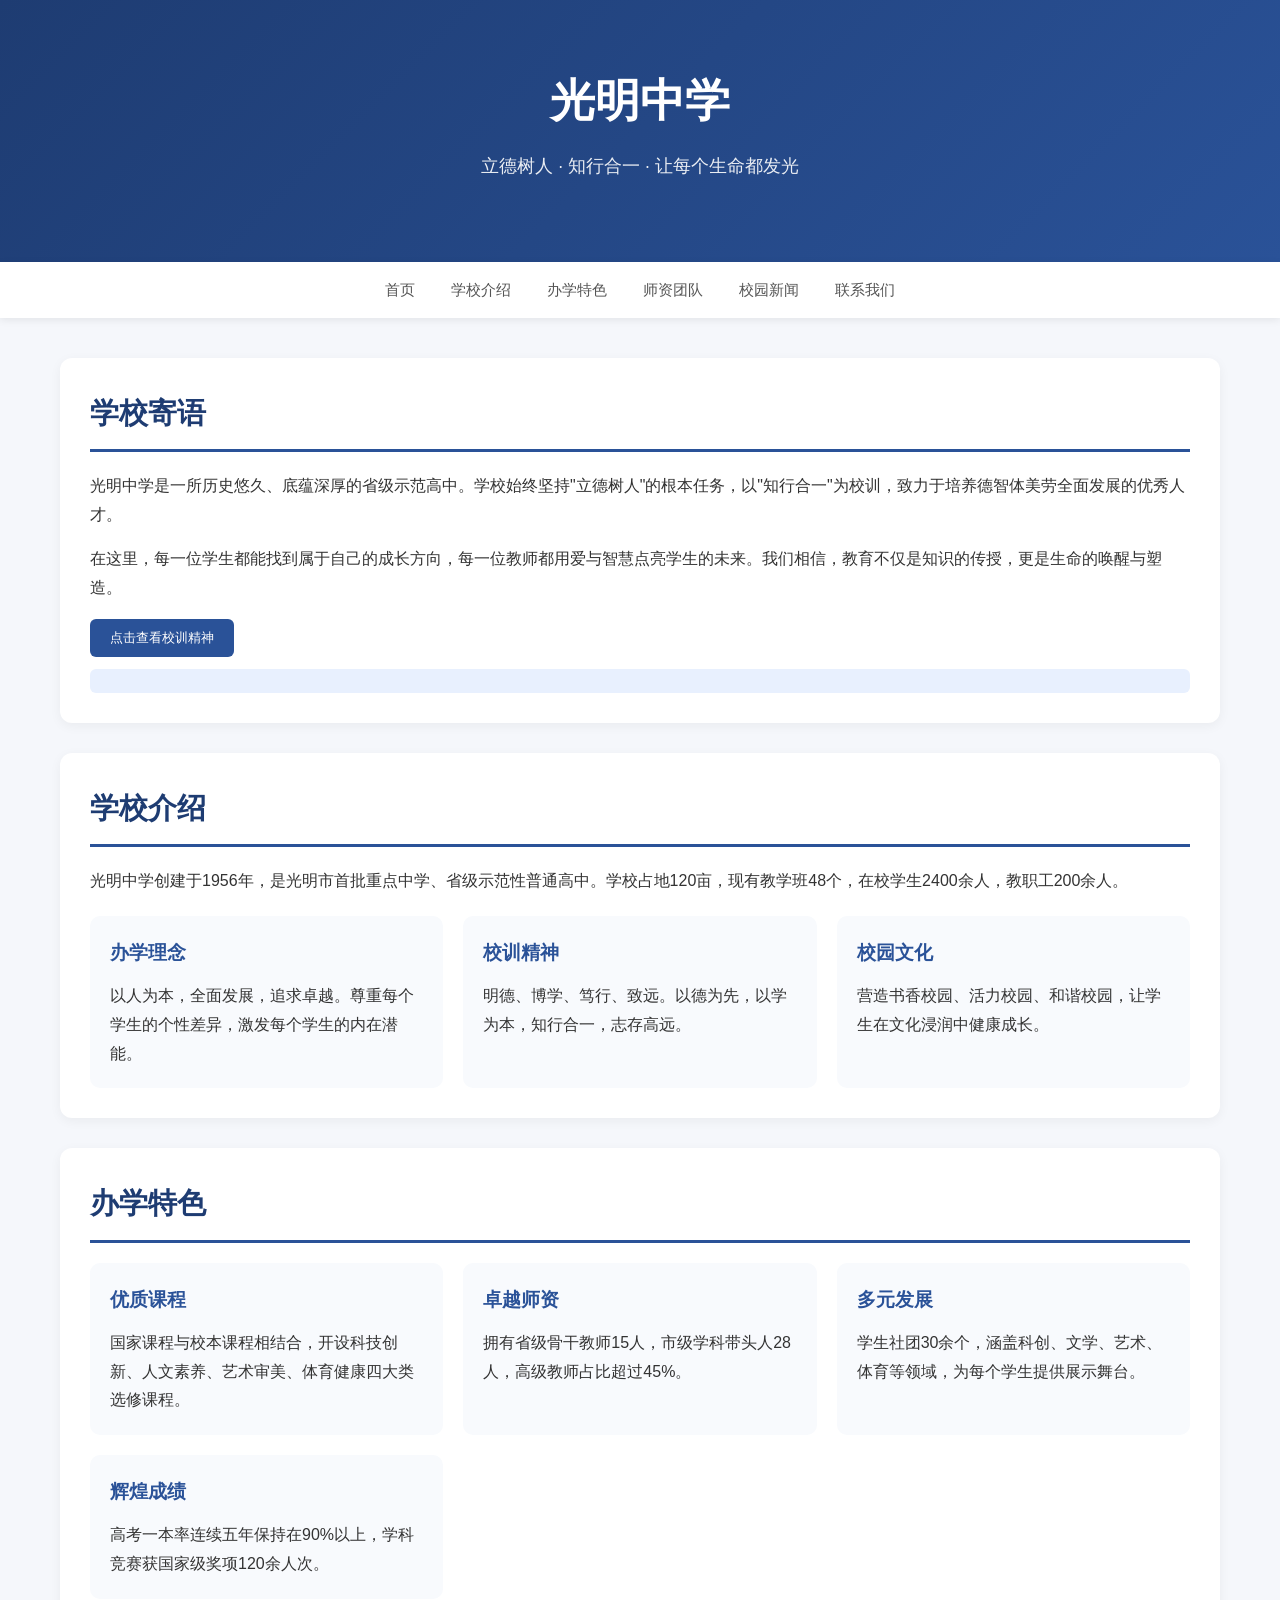
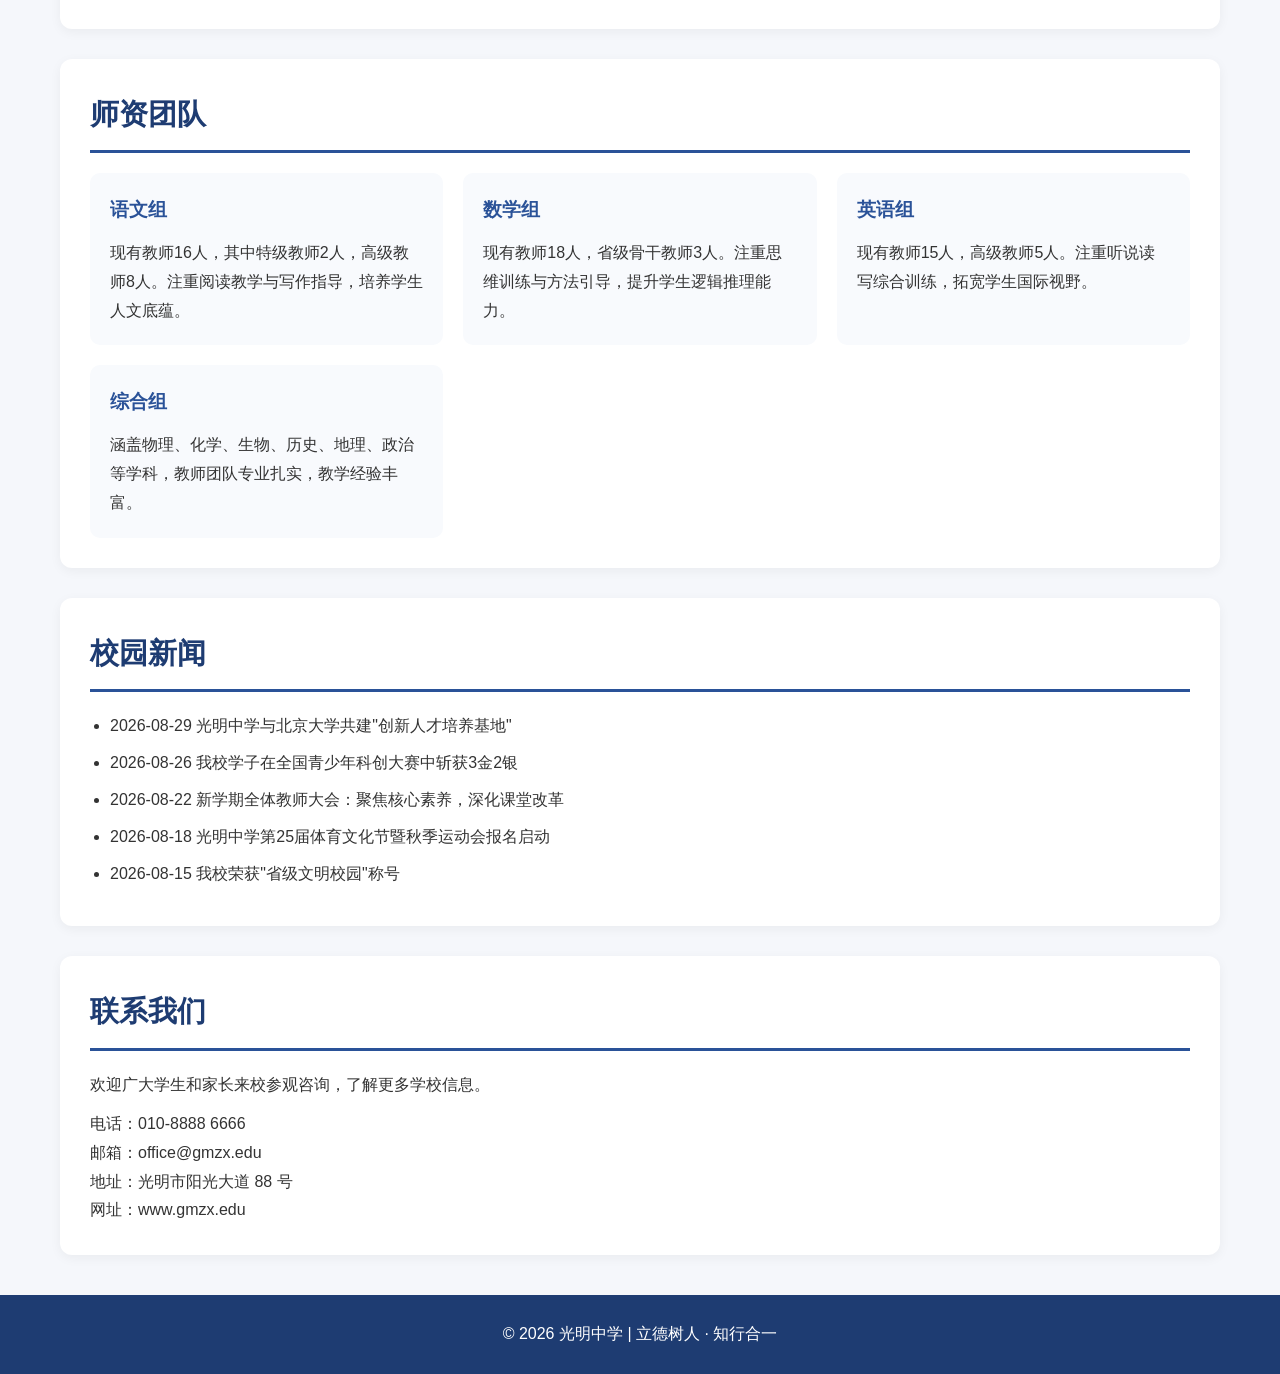
==== index.html @ cac6f7bd "Add files via upload" ====
<!DOCTYPE html>
<html lang="zh-CN">
<head>
    <meta charset="UTF-8">
    <meta name="viewport" content="width=device-width, initial-scale=1.0">
    <title>光明中学 · 官网</title>
    <link rel="stylesheet" href="css/reset.css">
    <link rel="stylesheet" href="css/style.css">
</head>
<body>
    <header>
        <h1> 光明中学</h1>
        <p>立德树人 · 知行合一 · 让每个生命都发光</p>
    </header>

    <nav>
        <div class="nav-container">
            <a href="index.html">首页</a>
            <a href="#about">学校介绍</a>
            <a href="#features">办学特色</a>
            <a href="#teachers">师资团队</a>
            <a href="#news">校园新闻</a>
            <a href="#contact">联系我们</a>
        </div>
    </nav>

    <div class="container">
        <!-- 学校寄语 -->
        <div class="section" id="home">
            <h2 class="section-title">学校寄语</h2>
            <p>光明中学是一所历史悠久、底蕴深厚的省级示范高中。学校始终坚持"立德树人"的根本任务，以"知行合一"为校训，致力于培养德智体美劳全面发展的优秀人才。</p>
            <p style="margin-top: 15px;">在这里，每一位学生都能找到属于自己的成长方向，每一位教师都用爱与智慧点亮学生的未来。我们相信，教育不仅是知识的传授，更是生命的唤醒与塑造。</p>
            <button id="welcomeBtn">点击查看校训精神</button>
            <div id="tipBox" class="tip-box"></div>
        </div>

        <!-- 学校介绍 -->
        <div class="section" id="about">
            <h2 class="section-title">学校介绍</h2>
            <p>光明中学创建于1956年，是光明市首批重点中学、省级示范性普通高中。学校占地120亩，现有教学班48个，在校学生2400余人，教职工200余人。</p>
            <div class="info-grid">
                <div class="info-card">
                    <h3>办学理念</h3>
                    <p>以人为本，全面发展，追求卓越。尊重每个学生的个性差异，激发每个学生的内在潜能。</p>
                </div>
                <div class="info-card">
                    <h3>校训精神</h3>
                    <p>明德、博学、笃行、致远。以德为先，以学为本，知行合一，志存高远。</p>
                </div>
                <div class="info-card">
                    <h3>校园文化</h3>
                    <p>营造书香校园、活力校园、和谐校园，让学生在文化浸润中健康成长。</p>
                </div>
            </div>
        </div>

        <!-- 办学特色 -->
        <div class="section" id="features">
            <h2 class="section-title">办学特色</h2>
            <div class="info-grid">
                <div class="info-card">
                    <h3> 优质课程</h3>
                    <p>国家课程与校本课程相结合，开设科技创新、人文素养、艺术审美、体育健康四大类选修课程。</p>
                </div>
                <div class="info-card">
                    <h3> 卓越师资</h3>
                    <p>拥有省级骨干教师15人，市级学科带头人28人，高级教师占比超过45%。</p>
                </div>
                <div class="info-card">
                    <h3> 多元发展</h3>
                    <p>学生社团30余个，涵盖科创、文学、艺术、体育等领域，为每个学生提供展示舞台。</p>
                </div>
                <div class="info-card">
                    <h3> 辉煌成绩</h3>
                    <p>高考一本率连续五年保持在90%以上，学科竞赛获国家级奖项120余人次。</p>
                </div>
            </div>
        </div>

        <!-- 师资团队 -->
        <div class="section" id="teachers">
            <h2 class="section-title">师资团队</h2>
            <div class="info-grid">
                <div class="info-card">
                    <h3>语文组</h3>
                    <p>现有教师16人，其中特级教师2人，高级教师8人。注重阅读教学与写作指导，培养学生人文底蕴。</p>
                </div>
                <div class="info-card">
                    <h3>数学组</h3>
                    <p>现有教师18人，省级骨干教师3人。注重思维训练与方法引导，提升学生逻辑推理能力。</p>
                </div>
                <div class="info-card">
                    <h3>英语组</h3>
                    <p>现有教师15人，高级教师5人。注重听说读写综合训练，拓宽学生国际视野。</p>
                </div>
                <div class="info-card">
                    <h3>综合组</h3>
                    <p>涵盖物理、化学、生物、历史、地理、政治等学科，教师团队专业扎实，教学经验丰富。</p>
                </div>
            </div>
        </div>

        <!-- 校园新闻 -->
        <div class="section" id="news">
            <h2 class="section-title">校园新闻</h2>
            <ul>
                <li>2026-08-29 光明中学与北京大学共建"创新人才培养基地"</li>
                <li>2026-08-26 我校学子在全国青少年科创大赛中斩获3金2银</li>
                <li>2026-08-22 新学期全体教师大会：聚焦核心素养，深化课堂改革</li>
                <li>2026-08-18 光明中学第25届体育文化节暨秋季运动会报名启动</li>
                <li>2026-08-15 我校荣获"省级文明校园"称号</li>
            </ul>
        </div>

        <!-- 联系我们 -->
        <div class="section" id="contact">
            <h2 class="section-title">联系我们</h2>
            <p>欢迎广大学生和家长来校参观咨询，了解更多学校信息。</p>
            <p style="margin-top: 10px;"> 电话：010-8888 6666</p>
            <p> 邮箱：office@gmzx.edu</p>
            <p> 地址：光明市阳光大道 88 号</p>
            <p> 网址：www.gmzx.edu</p>
        </div>
    </div>

    <footer>
        <p>© 2026 光明中学 | 立德树人 · 知行合一</p>
    </footer>

    <script src="js/utils.js"></script>
    <script src="js/main.js"></script>
</body>
</html>
---- css/style.css ----
/* ===== css/style.css ===== */

/* ----- 头部 ----- */
header {
    background: linear-gradient(135deg, #1e3c72, #2a5298);
    color: white;
    padding: 60px 20px 80px;
    text-align: center;
}

header h1 {
    font-size: 2.8rem;
    margin-bottom: 10px;
}

header p {
    font-size: 1.1rem;
    opacity: 0.9;
}

/* ----- 导航 ----- */
nav {
    background-color: #fff;
    box-shadow: 0 2px 8px rgba(0,0,0,0.08);
    padding: 0 20px;
    position: sticky;
    top: 0;
    z-index: 999;
}

.nav-container {
    max-width: 1200px;
    margin: 0 auto;
    display: flex;
    justify-content: center;
    flex-wrap: wrap;
}

nav a {
    color: #555;
    text-decoration: none;
    padding: 14px 18px;
    font-size: 0.95rem;
    transition: color 0.3s;
}

nav a:hover {
    color: #2a5298;
}

/* ----- 容器 ----- */
.container {
    max-width: 1200px;
    margin: 40px auto;
    padding: 0 20px;
}

/* ----- 区块卡片 ----- */
.section {
    background: #fff;
    border-radius: 12px;
    padding: 30px;
    margin-bottom: 30px;
    box-shadow: 0 3px 12px rgba(0,0,0,0.05);
}

.section-title {
    font-size: 1.8rem;
    color: #1e3c72;
    margin-bottom: 20px;
    padding-bottom: 10px;
    border-bottom: 3px solid #2a5298;
}

/* ----- 信息网格 ----- */
.info-grid {
    display: grid;
    grid-template-columns: repeat(auto-fit, minmax(280px, 1fr));
    gap: 20px;
    margin-top: 20px;
}

.info-card {
    background: #f8fafd;
    border-radius: 10px;
    padding: 20px;
    transition: transform 0.3s;
}

.info-card:hover {
    transform: translateY(-5px);
}

.info-card h3 {
    color: #2a5298;
    margin-bottom: 12px;
}

/* ----- 列表样式 ----- */
.section ul {
    padding-left: 20px;
}

.section ul li {
    margin-bottom: 8px;
    list-style: disc;
}

/* ----- 按钮 ----- */
button {
    margin-top: 16px;
    padding: 10px 20px;
    background: #2a5298;
    color: #fff;
    border: none;
    border-radius: 6px;
    cursor: pointer;
    transition: background 0.3s;
}

button:hover {
    background: #1e3c72;
}

/* ----- 提示框 ----- */
.tip-box {
    margin-top: 12px;
    padding: 12px;
    background: #e8f0fe;
    border-radius: 6px;
    color: #1e3c72;
}

/* ----- 页脚 ----- */
footer {
    background-color: #1e3c72;
    color: white;
    text-align: center;
    padding: 25px 20px;
    margin-top: 40px;
}

/* ----- 响应式 ----- */
@media (max-width: 768px) {
    header h1 {
        font-size: 2rem;
    }
    nav a {
        padding: 10px 12px;
        font-size: 0.85rem;
    }
    .section {
        padding: 20px;
    }
    .info-grid {
        grid-template-columns: 1fr;
    }
}

@media (max-width: 480px) {
    header {
        padding: 40px 20px 60px;
    }
    header h1 {
        font-size: 1.6rem;
    }
    .section-title {
        font-size: 1.4rem;
    }
}
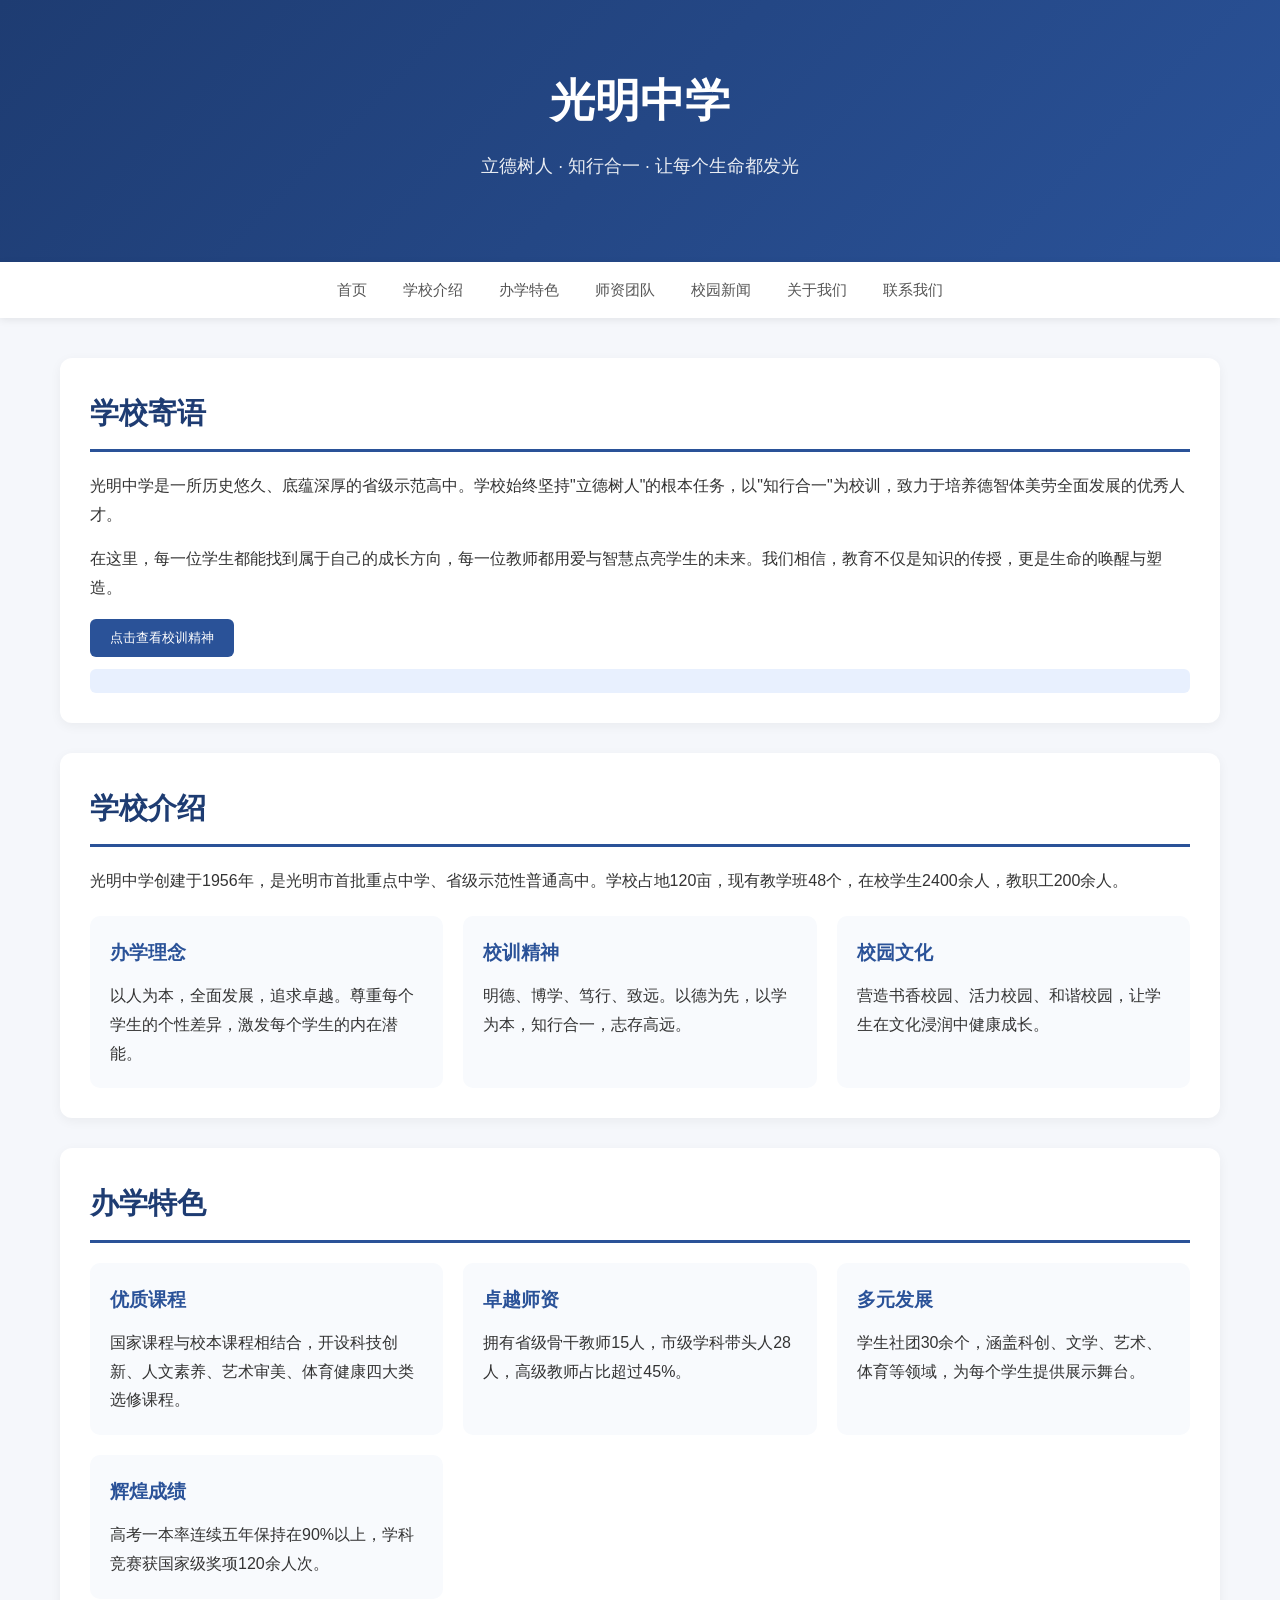
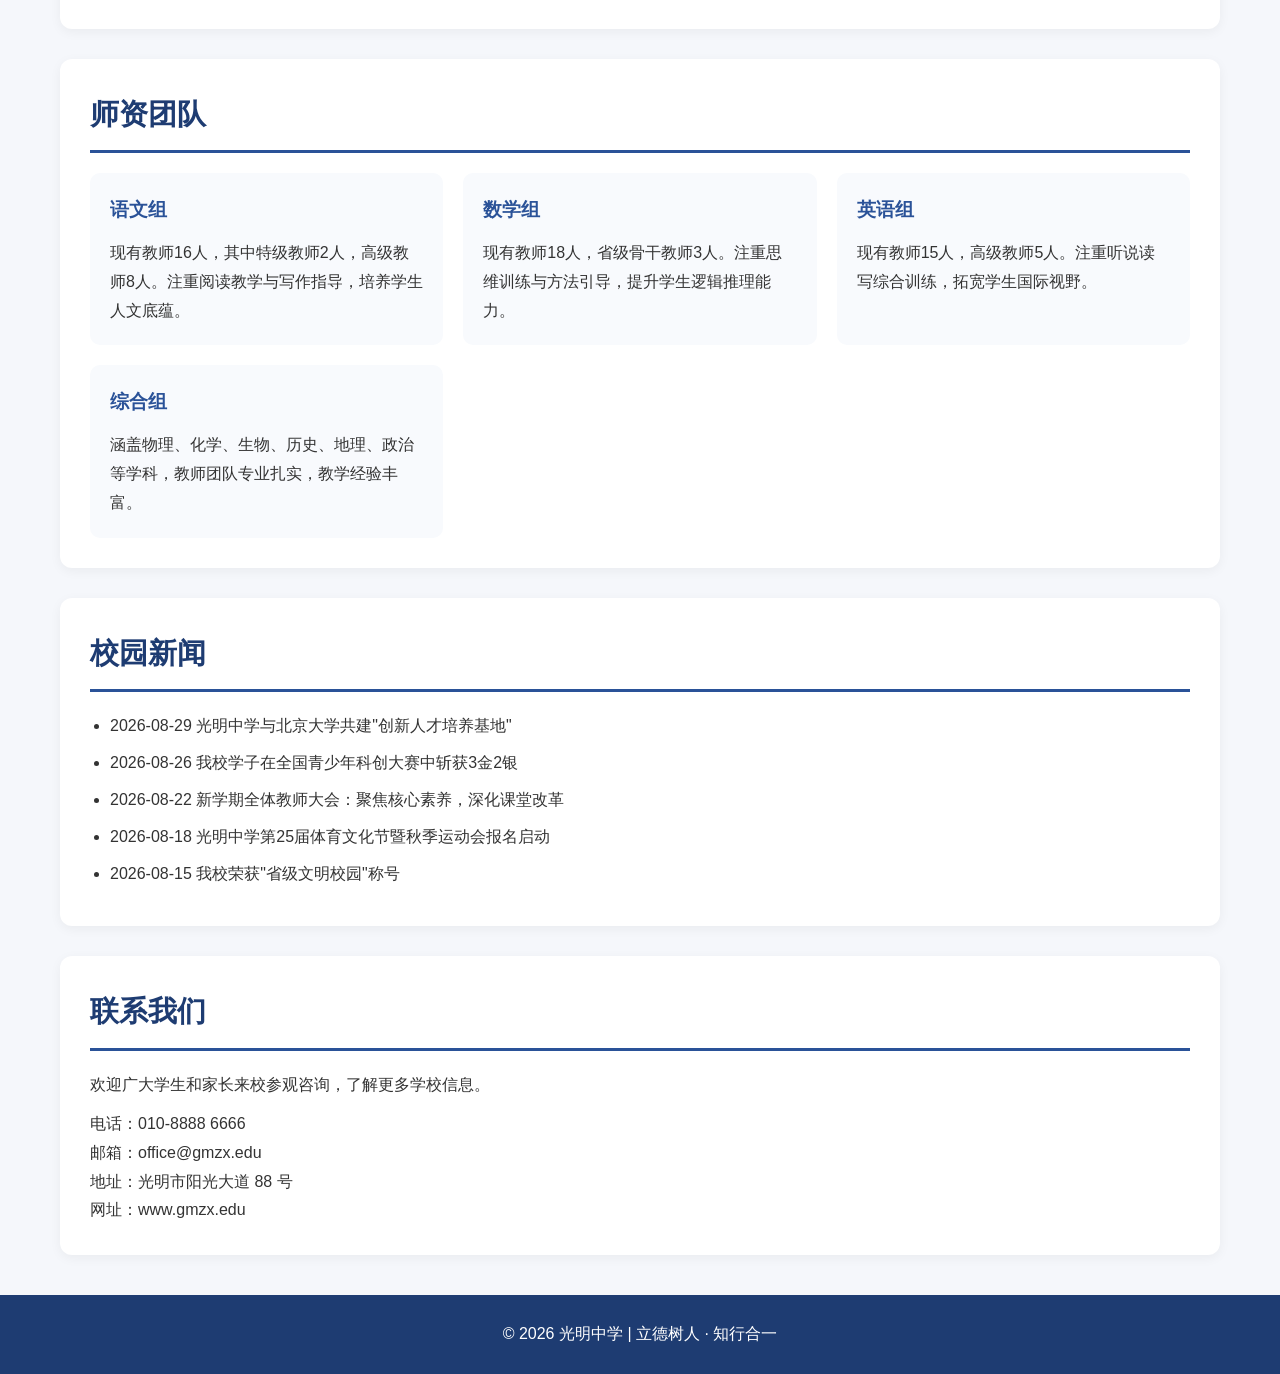
==== commit 57d3e726: "Update index.html" ====
--- a/index.html
+++ b/index.html
@@ -20,6 +20,7 @@
             <a href="#features">办学特色</a>
             <a href="#teachers">师资团队</a>
             <a href="#news">校园新闻</a>
+            <a href="about.html">关于我们</a>
             <a href="#contact">联系我们</a>
         </div>
     </nav>
@@ -130,4 +131,4 @@
     <script src="js/utils.js"></script>
     <script src="js/main.js"></script>
 </body>
-</html>+</html>
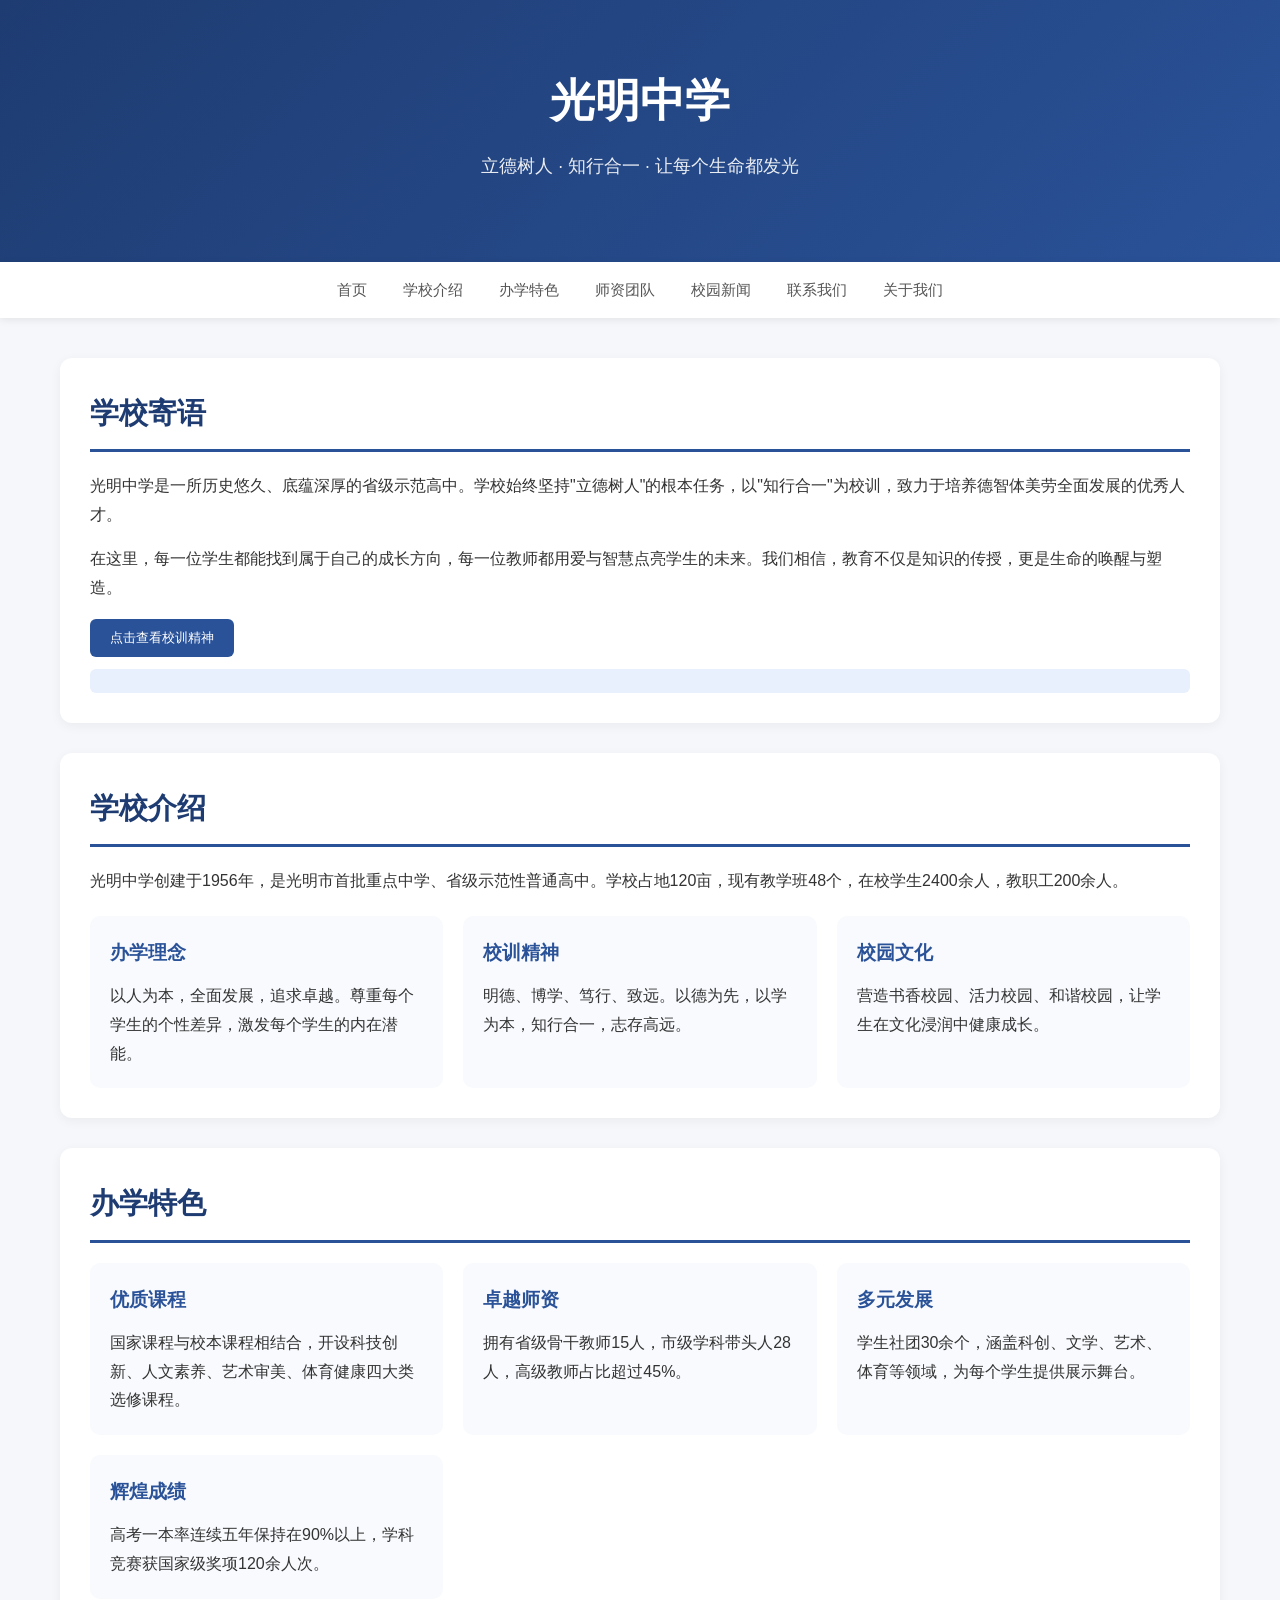
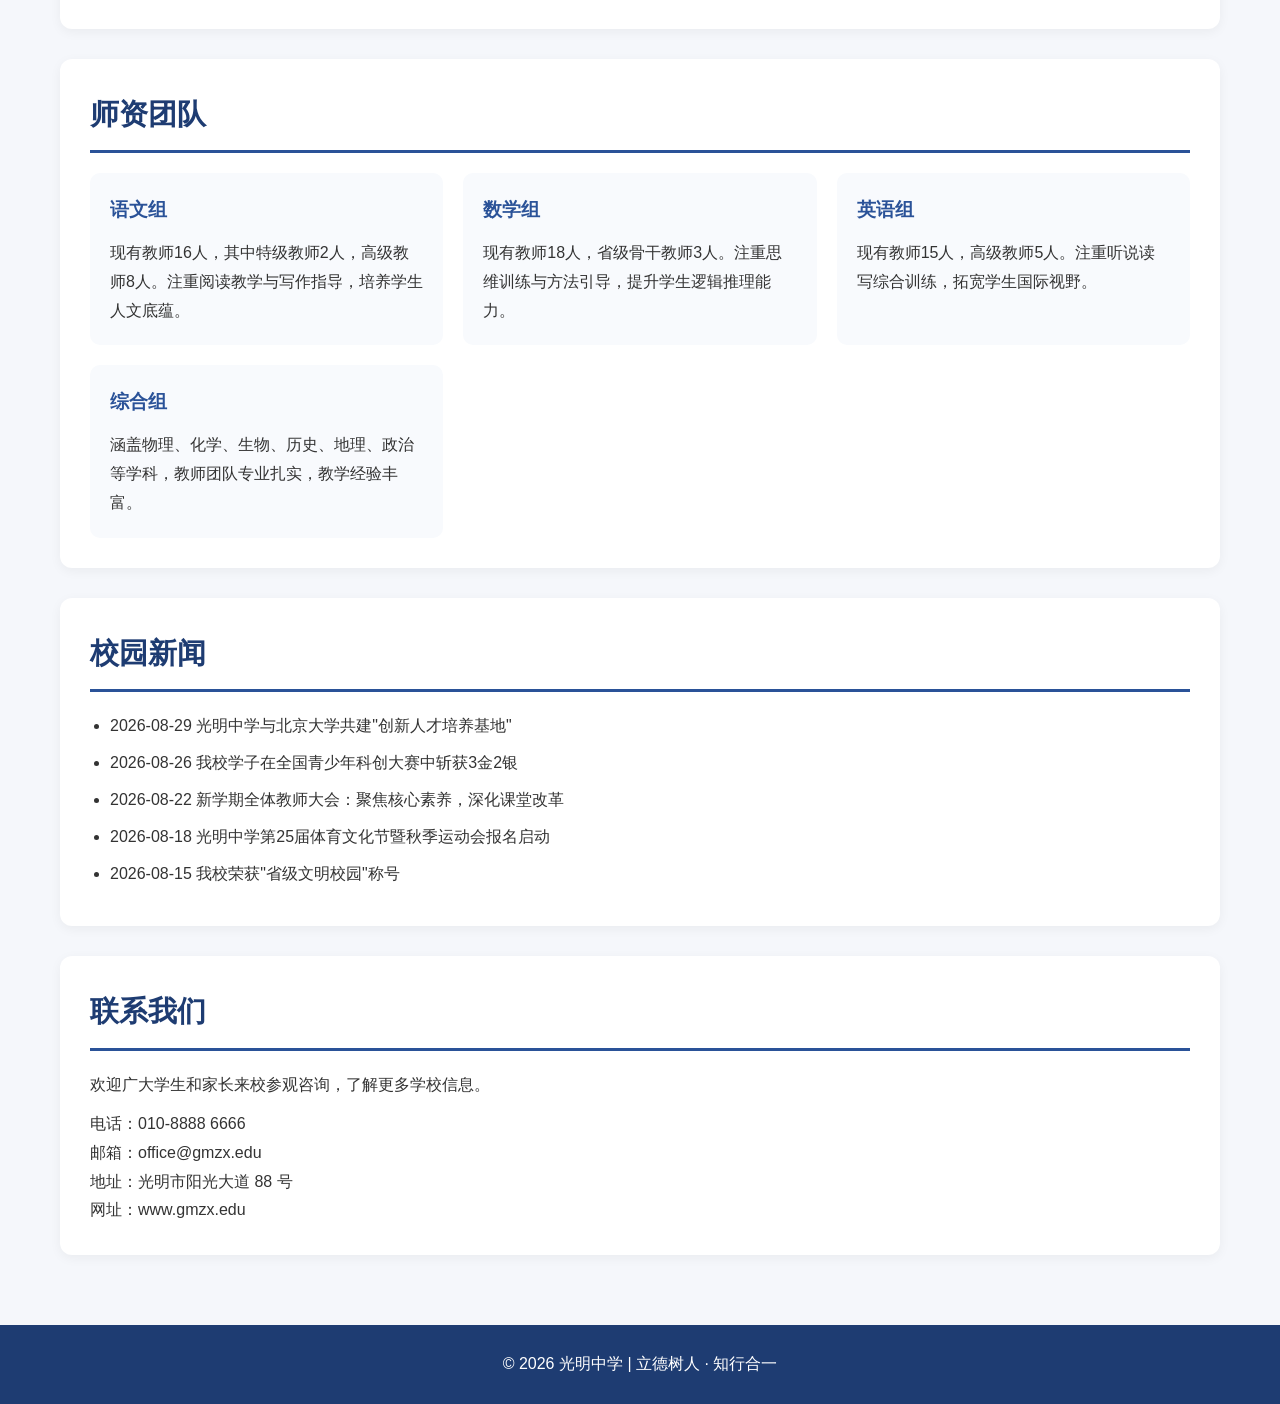
==== commit b7da28a4: "Update index.html" ====
--- a/index.html
+++ b/index.html
@@ -20,8 +20,8 @@
             <a href="#features">办学特色</a>
             <a href="#teachers">师资团队</a>
             <a href="#news">校园新闻</a>
+            <a href="#contact">联系我们</a>
             <a href="about.html">关于我们</a>
-            <a href="#contact">联系我们</a>
         </div>
     </nav>
 
--- a/css/style.css
+++ b/css/style.css
@@ -1,4 +1,21 @@
 /* ===== css/style.css ===== */
+
+/* ----- 页面整体布局 ----- */
+html, body {
+    height: 100%;
+    margin: 0;
+    padding: 0;
+}
+
+body {
+    display: flex;
+    flex-direction: column;
+    min-height: 100vh;
+    background-color: #f5f7fb;
+    color: #333;
+    line-height: 1.8;
+    font-family: "Microsoft Yahei", "PingFang SC", sans-serif;
+}
 
 /* ----- 头部 ----- */
 header {
@@ -6,6 +23,7 @@
     color: white;
     padding: 60px 20px 80px;
     text-align: center;
+    flex-shrink: 0;
 }
 
 header h1 {
@@ -26,6 +44,7 @@
     position: sticky;
     top: 0;
     z-index: 999;
+    flex-shrink: 0;
 }
 
 .nav-container {
@@ -53,6 +72,8 @@
     max-width: 1200px;
     margin: 40px auto;
     padding: 0 20px;
+    flex: 1;  /* 自动撑开，把footer推到底部 */
+    width: 100%;
 }
 
 /* ----- 区块卡片 ----- */
@@ -131,13 +152,15 @@
     color: #1e3c72;
 }
 
-/* ----- 页脚 ----- */
+/* ----- 页脚固定底部 ----- */
 footer {
     background-color: #1e3c72;
     color: white;
     text-align: center;
     padding: 25px 20px;
-    margin-top: 40px;
+    margin-top: auto;  /* 关键：自动推到页面底部 */
+    flex-shrink: 0;
+    width: 100%;
 }
 
 /* ----- 响应式 ----- */
@@ -167,4 +190,37 @@
     .section-title {
         font-size: 1.4rem;
     }
-}+}
+html {
+    height: 100%;
+}
+
+body {
+    display: flex;
+    flex-direction: column;
+    min-height: 100vh;
+    background-color: #f5f7fb;
+    color: #333;
+    line-height: 1.8;
+    font-family: "Microsoft Yahei", "PingFang SC", sans-serif;
+}
+
+/* ===== 内容区域自动撑开 ===== */
+.container {
+    max-width: 1200px;
+    margin: 40px auto;
+    padding: 0 20px;
+    flex: 1;        
+    width: 100%;
+}
+
+/* ===== 页脚自动吸附底部 ===== */
+footer {
+    background-color: #1e3c72;
+    color: white;
+    text-align: center;
+    padding: 25px 20px;
+    margin-top: auto;   
+    flex-shrink: 0;
+    width: 100%;
+}
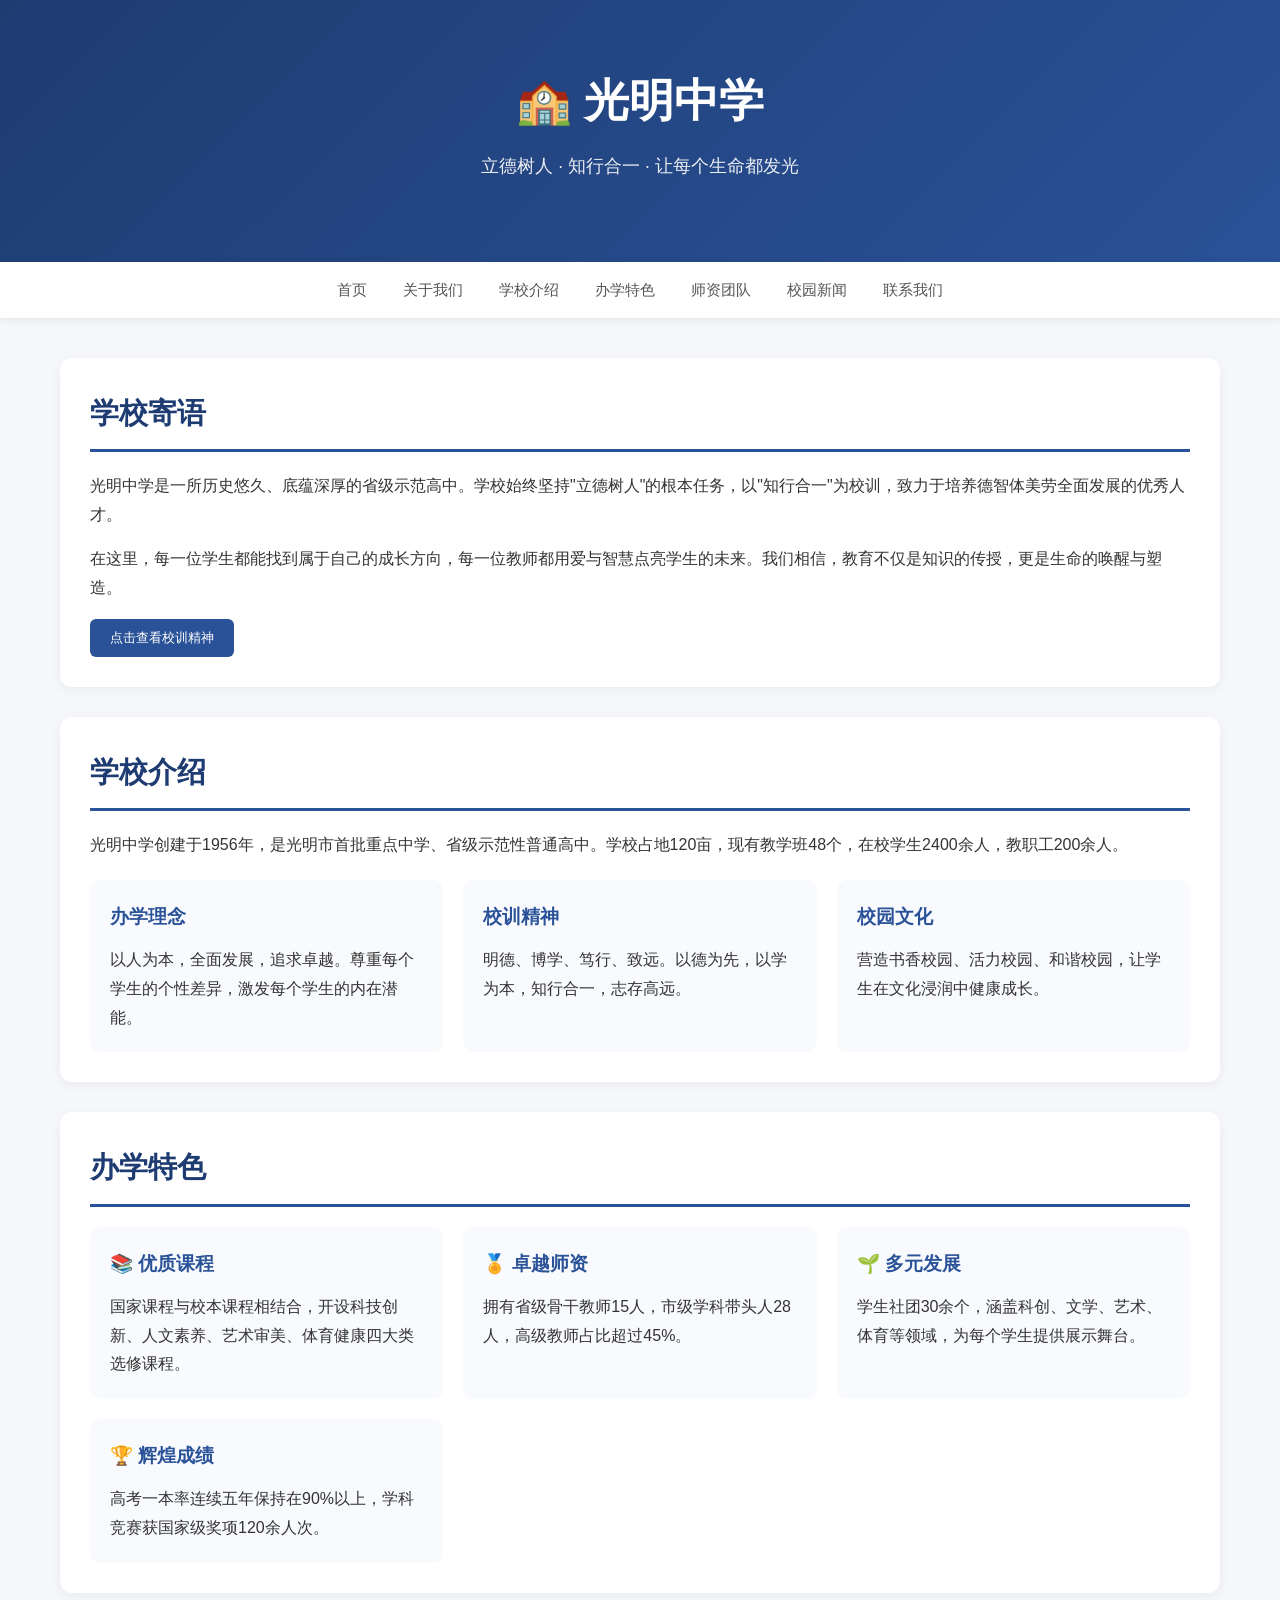
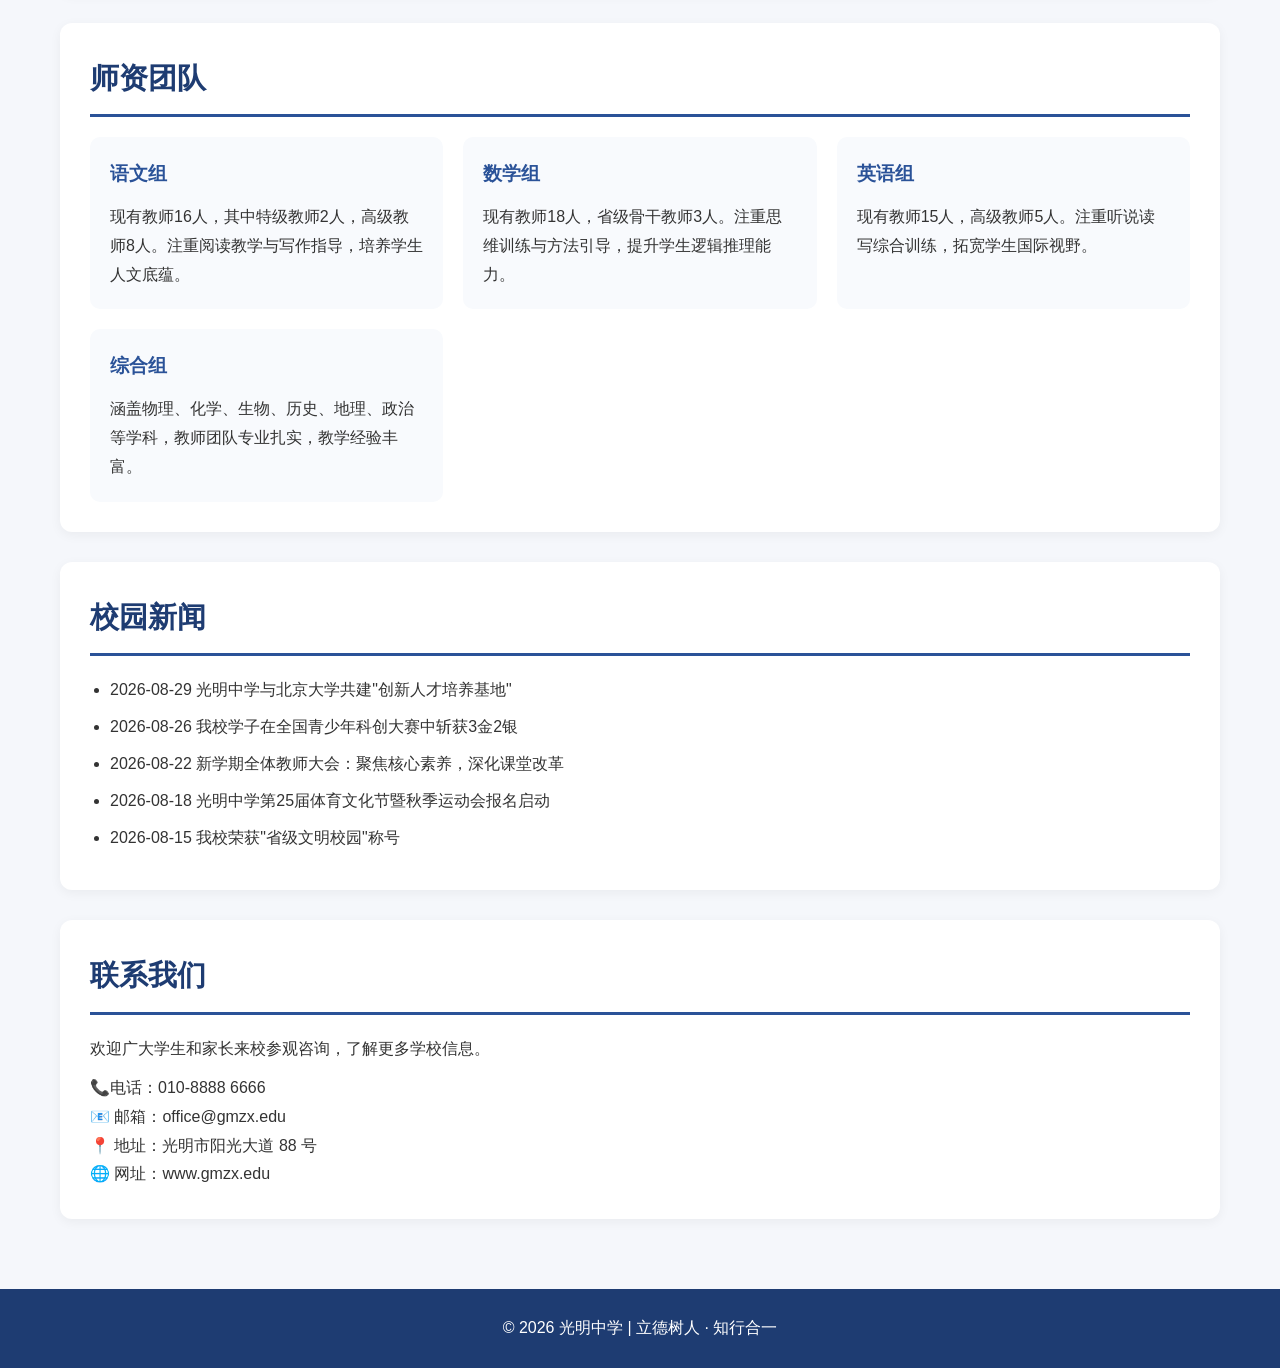
==== commit d6755530: "Refactor index.html for improved layout and navigation Updated the index.html file to enhance the la" ====
--- a/index.html
+++ b/index.html
@@ -9,19 +9,20 @@
 </head>
 <body>
     <header>
-        <h1> 光明中学</h1>
+        <h1>🏫 光明中学</h1>
         <p>立德树人 · 知行合一 · 让每个生命都发光</p>
     </header>
 
-    <nav>
+    <!-- 导航栏 -->
+    <nav id="mainNav">
         <div class="nav-container">
             <a href="index.html">首页</a>
+            <a href="about.html">关于我们</a>
             <a href="#about">学校介绍</a>
             <a href="#features">办学特色</a>
             <a href="#teachers">师资团队</a>
             <a href="#news">校园新闻</a>
             <a href="#contact">联系我们</a>
-            <a href="about.html">关于我们</a>
         </div>
     </nav>
 
@@ -32,7 +33,12 @@
             <p>光明中学是一所历史悠久、底蕴深厚的省级示范高中。学校始终坚持"立德树人"的根本任务，以"知行合一"为校训，致力于培养德智体美劳全面发展的优秀人才。</p>
             <p style="margin-top: 15px;">在这里，每一位学生都能找到属于自己的成长方向，每一位教师都用爱与智慧点亮学生的未来。我们相信，教育不仅是知识的传授，更是生命的唤醒与塑造。</p>
             <button id="welcomeBtn">点击查看校训精神</button>
-            <div id="tipBox" class="tip-box"></div>
+            <div id="tipBox" class="tip-box" style="display:none;">
+                <div style="display:flex;justify-content:space-between;align-items:center;flex-wrap:wrap;gap:10px;">
+                    <span style="flex:1;">明德、博学、笃行、致远 —— 以德为先，以学为本，知行合一，志存高远！</span>
+                    <button id="closeTipBtn" style="margin:0;padding:4px 14px;background:#e8b931;color:#1e3c72;font-size:0.85rem;border:none;border-radius:20px;cursor:pointer;font-weight:600;">收起 ↑</button>
+                </div>
+            </div>
         </div>
 
         <!-- 学校介绍 -->
@@ -60,19 +66,19 @@
             <h2 class="section-title">办学特色</h2>
             <div class="info-grid">
                 <div class="info-card">
-                    <h3> 优质课程</h3>
+                    <h3>📚 优质课程</h3>
                     <p>国家课程与校本课程相结合，开设科技创新、人文素养、艺术审美、体育健康四大类选修课程。</p>
                 </div>
                 <div class="info-card">
-                    <h3> 卓越师资</h3>
+                    <h3>🏅 卓越师资</h3>
                     <p>拥有省级骨干教师15人，市级学科带头人28人，高级教师占比超过45%。</p>
                 </div>
                 <div class="info-card">
-                    <h3> 多元发展</h3>
+                    <h3>🌱 多元发展</h3>
                     <p>学生社团30余个，涵盖科创、文学、艺术、体育等领域，为每个学生提供展示舞台。</p>
                 </div>
                 <div class="info-card">
-                    <h3> 辉煌成绩</h3>
+                    <h3>🏆 辉煌成绩</h3>
                     <p>高考一本率连续五年保持在90%以上，学科竞赛获国家级奖项120余人次。</p>
                 </div>
             </div>
@@ -117,10 +123,10 @@
         <div class="section" id="contact">
             <h2 class="section-title">联系我们</h2>
             <p>欢迎广大学生和家长来校参观咨询，了解更多学校信息。</p>
-            <p style="margin-top: 10px;"> 电话：010-8888 6666</p>
-            <p> 邮箱：office@gmzx.edu</p>
-            <p> 地址：光明市阳光大道 88 号</p>
-            <p> 网址：www.gmzx.edu</p>
+            <p style="margin-top: 10px;">📞电话：010-8888 6666</p>
+            <p>📧 邮箱：office@gmzx.edu</p>
+            <p>📍 地址：光明市阳光大道 88 号</p>
+            <p>🌐 网址：www.gmzx.edu</p>
         </div>
     </div>
 
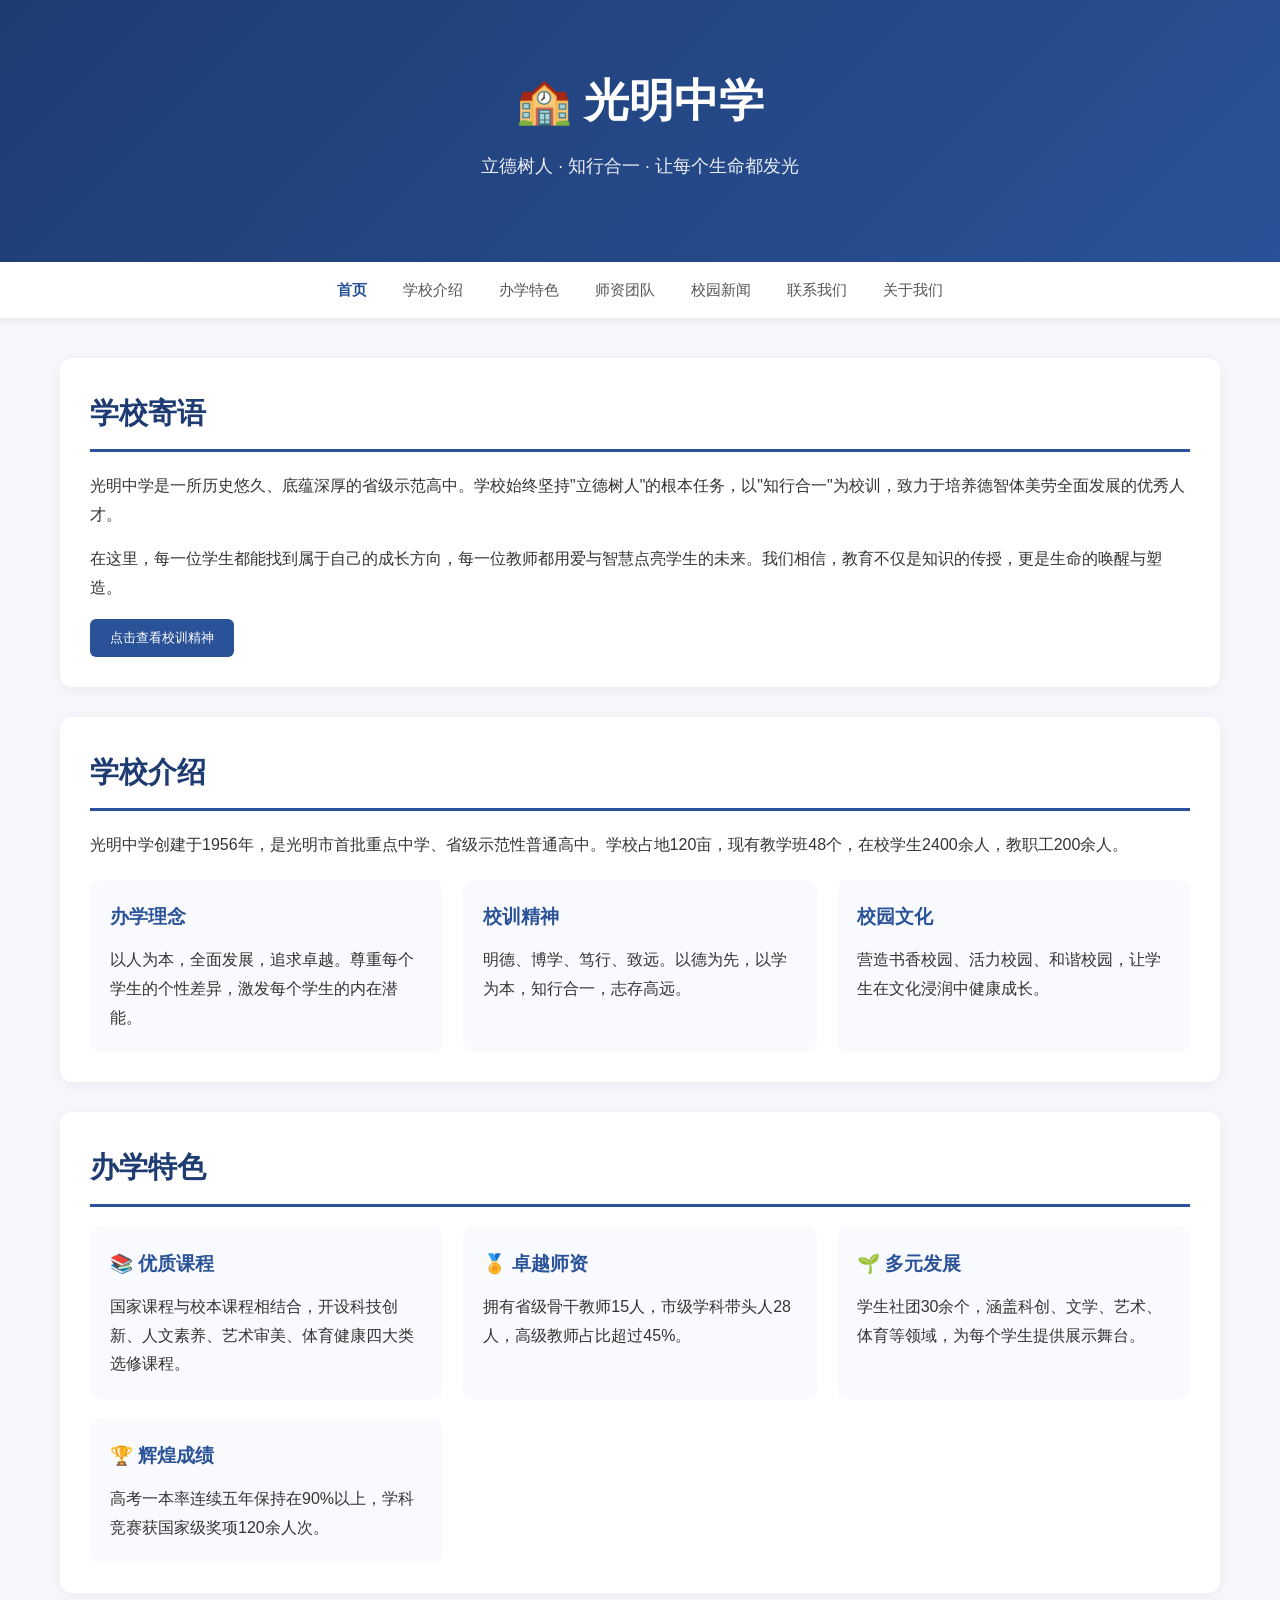
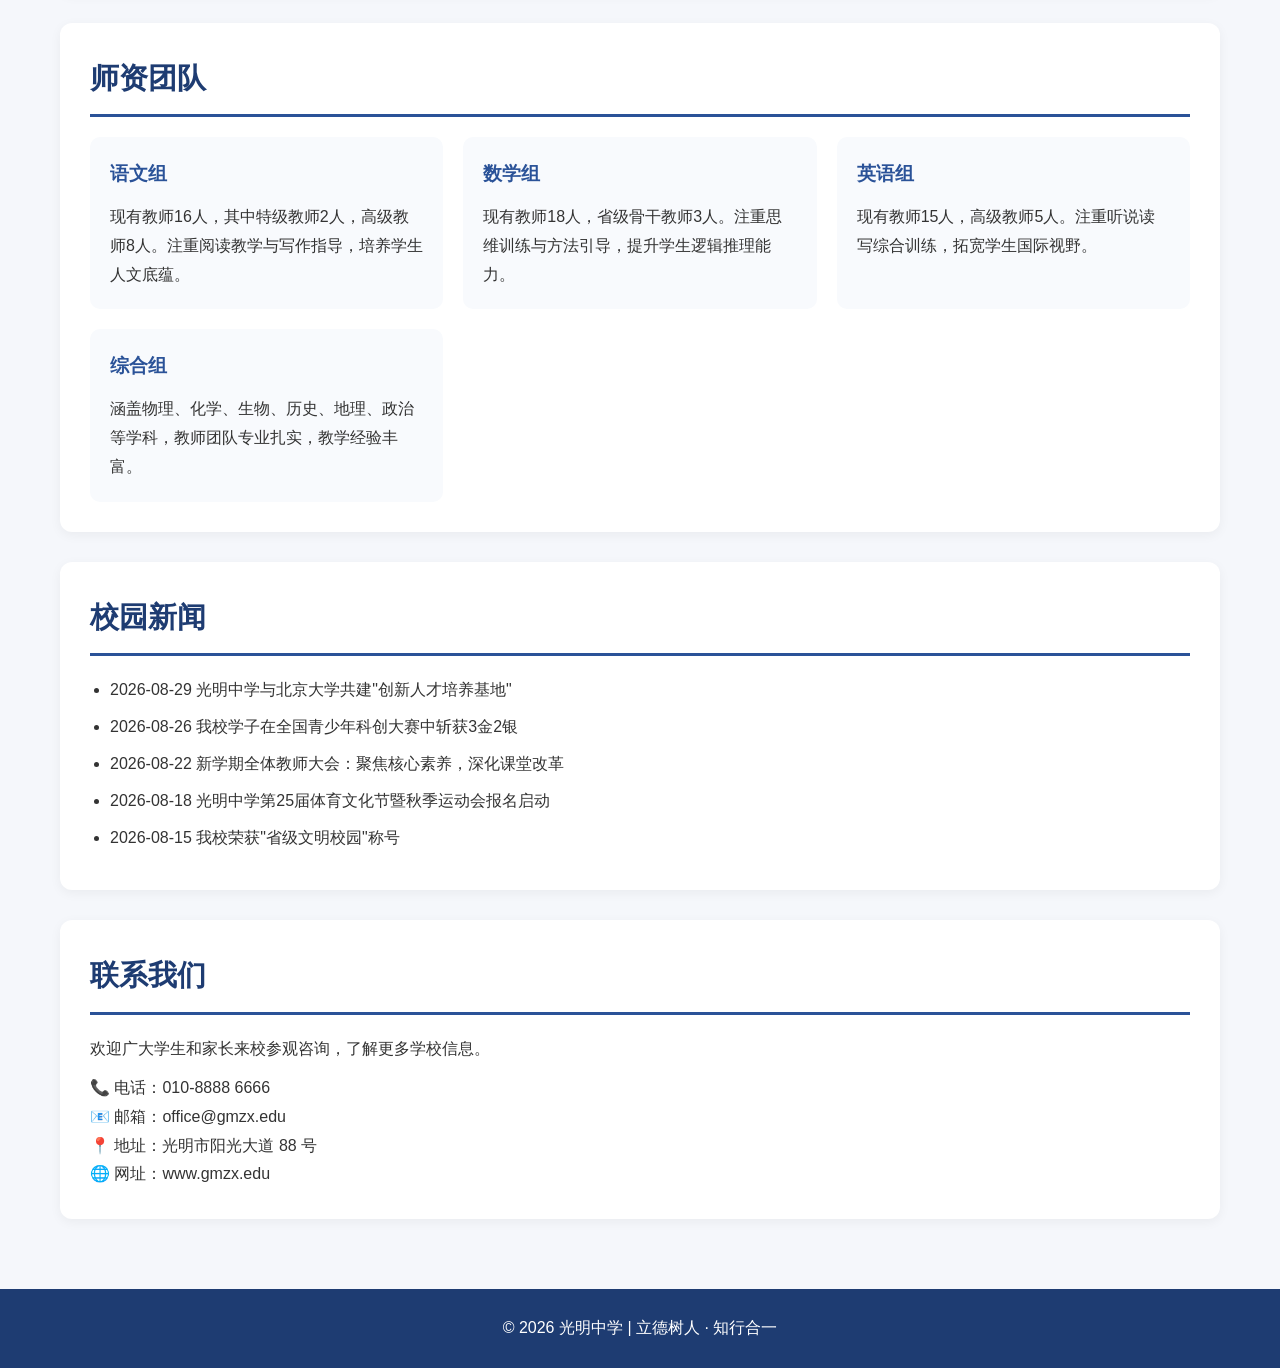
==== commit c7bea2df: "Update index.html" ====
--- a/index.html
+++ b/index.html
@@ -16,13 +16,13 @@
     <!-- 导航栏 -->
     <nav id="mainNav">
         <div class="nav-container">
-            <a href="index.html">首页</a>
-            <a href="about.html">关于我们</a>
+            <a href="index.html" style="color:#2a5298;font-weight:600;">首页</a>
             <a href="#about">学校介绍</a>
             <a href="#features">办学特色</a>
             <a href="#teachers">师资团队</a>
             <a href="#news">校园新闻</a>
             <a href="#contact">联系我们</a>
+            <a href="about.html">关于我们</a>
         </div>
     </nav>
 
@@ -123,7 +123,7 @@
         <div class="section" id="contact">
             <h2 class="section-title">联系我们</h2>
             <p>欢迎广大学生和家长来校参观咨询，了解更多学校信息。</p>
-            <p style="margin-top: 10px;">📞电话：010-8888 6666</p>
+            <p style="margin-top: 10px;">📞 电话：010-8888 6666</p>
             <p>📧 邮箱：office@gmzx.edu</p>
             <p>📍 地址：光明市阳光大道 88 号</p>
             <p>🌐 网址：www.gmzx.edu</p>
--- a/css/style.css
+++ b/css/style.css
@@ -36,15 +36,47 @@
     opacity: 0.9;
 }
 
-/* ----- 导航 ----- */
+/* ----- 导航栏（默认样式） ----- */
 nav {
     background-color: #fff;
     box-shadow: 0 2px 8px rgba(0,0,0,0.08);
     padding: 0 20px;
-    position: sticky;
-    top: 0;
+    position: relative;
     z-index: 999;
     flex-shrink: 0;
+    transition: box-shadow 0.3s ease;
+}
+
+/* ===== 导航栏固定状态（由JS添加类） ===== */
+nav.fixed {
+    position: fixed;
+    top: 0;
+    left: 0;
+    right: 0;
+    box-shadow: 0 4px 20px rgba(0,0,0,0.15);
+    animation: slideDown 0.4s ease;
+}
+
+@keyframes slideDown {
+    0% {
+        transform: translateY(-100%);
+        opacity: 0;
+    }
+    100% {
+        transform: translateY(0);
+        opacity: 1;
+    }
+}
+
+/* ===== 导航栏固定时的占位元素 ===== */
+.nav-placeholder {
+    display: block;
+    height: 0;
+    transition: height 0.3s ease;
+}
+
+.nav-placeholder.active {
+    height: 62px;
 }
 
 .nav-container {
@@ -72,7 +104,7 @@
     max-width: 1200px;
     margin: 40px auto;
     padding: 0 20px;
-    flex: 1;  /* 自动撑开，把footer推到底部 */
+    flex: 1;
     width: 100%;
 }
 
@@ -158,7 +190,7 @@
     color: white;
     text-align: center;
     padding: 25px 20px;
-    margin-top: auto;  /* 关键：自动推到页面底部 */
+    margin-top: auto;
     flex-shrink: 0;
     width: 100%;
 }
@@ -191,36 +223,3 @@
         font-size: 1.4rem;
     }
 }
-html {
-    height: 100%;
-}
-
-body {
-    display: flex;
-    flex-direction: column;
-    min-height: 100vh;
-    background-color: #f5f7fb;
-    color: #333;
-    line-height: 1.8;
-    font-family: "Microsoft Yahei", "PingFang SC", sans-serif;
-}
-
-/* ===== 内容区域自动撑开 ===== */
-.container {
-    max-width: 1200px;
-    margin: 40px auto;
-    padding: 0 20px;
-    flex: 1;        
-    width: 100%;
-}
-
-/* ===== 页脚自动吸附底部 ===== */
-footer {
-    background-color: #1e3c72;
-    color: white;
-    text-align: center;
-    padding: 25px 20px;
-    margin-top: auto;   
-    flex-shrink: 0;
-    width: 100%;
-}
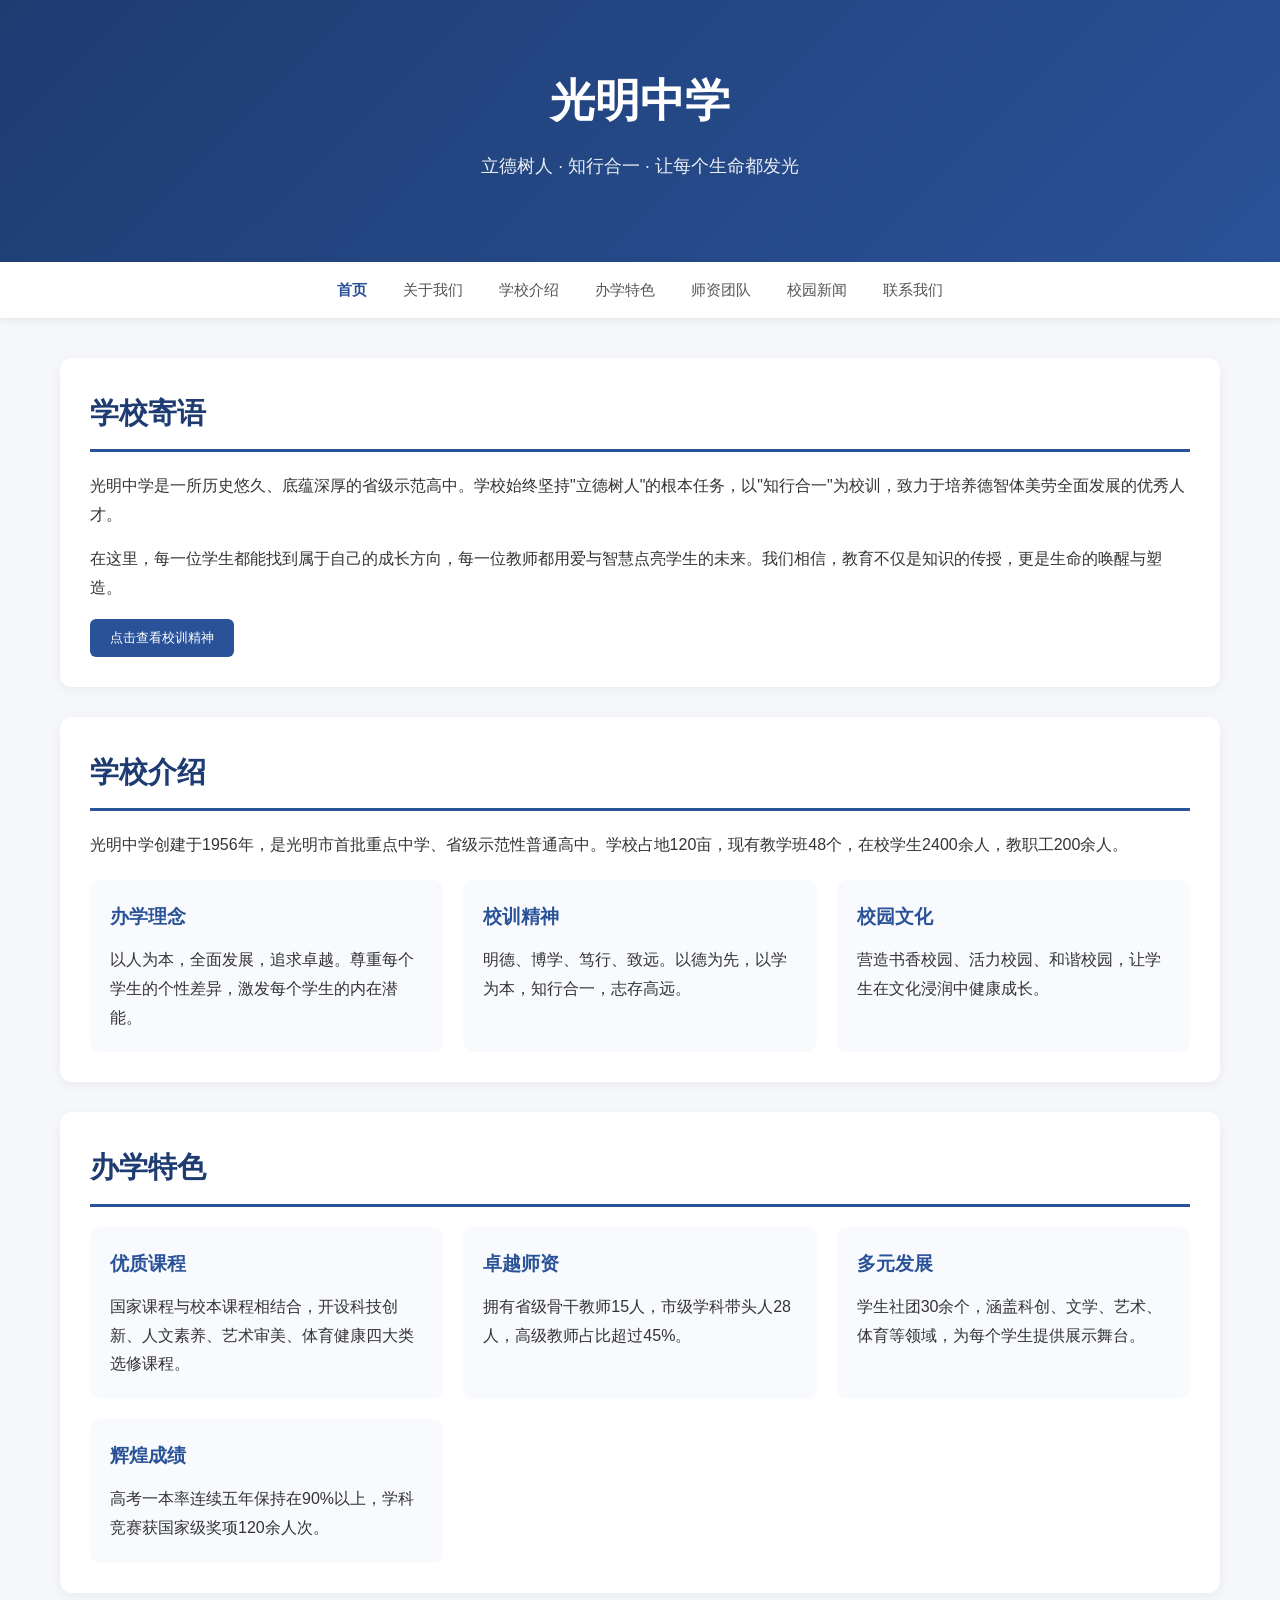
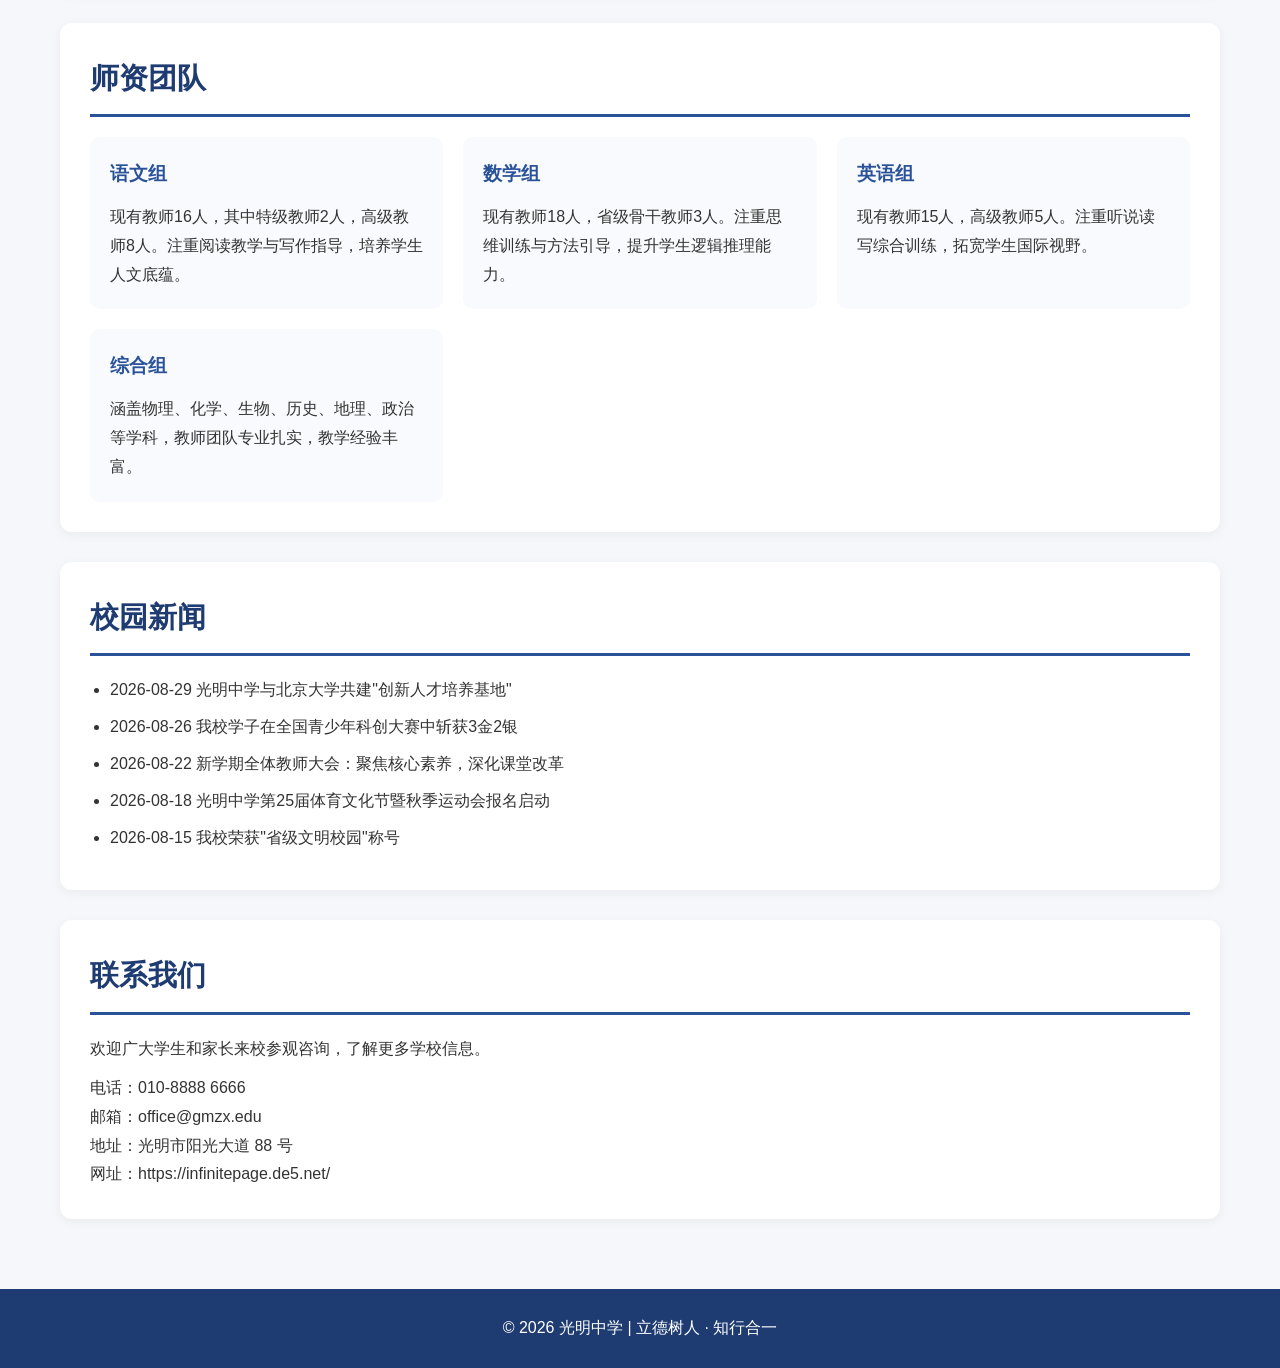
==== commit dee39473: "Update index.html" ====
--- a/index.html
+++ b/index.html
@@ -9,7 +9,7 @@
 </head>
 <body>
     <header>
-        <h1>🏫 光明中学</h1>
+        <h1>光明中学</h1>
         <p>立德树人 · 知行合一 · 让每个生命都发光</p>
     </header>
 
@@ -17,12 +17,12 @@
     <nav id="mainNav">
         <div class="nav-container">
             <a href="index.html" style="color:#2a5298;font-weight:600;">首页</a>
+            <a href="about.html">关于我们</a>
             <a href="#about">学校介绍</a>
             <a href="#features">办学特色</a>
             <a href="#teachers">师资团队</a>
             <a href="#news">校园新闻</a>
             <a href="#contact">联系我们</a>
-            <a href="about.html">关于我们</a>
         </div>
     </nav>
 
@@ -66,19 +66,19 @@
             <h2 class="section-title">办学特色</h2>
             <div class="info-grid">
                 <div class="info-card">
-                    <h3>📚 优质课程</h3>
+                    <h3>优质课程</h3>
                     <p>国家课程与校本课程相结合，开设科技创新、人文素养、艺术审美、体育健康四大类选修课程。</p>
                 </div>
                 <div class="info-card">
-                    <h3>🏅 卓越师资</h3>
+                    <h3>卓越师资</h3>
                     <p>拥有省级骨干教师15人，市级学科带头人28人，高级教师占比超过45%。</p>
                 </div>
                 <div class="info-card">
-                    <h3>🌱 多元发展</h3>
+                    <h3>多元发展</h3>
                     <p>学生社团30余个，涵盖科创、文学、艺术、体育等领域，为每个学生提供展示舞台。</p>
                 </div>
                 <div class="info-card">
-                    <h3>🏆 辉煌成绩</h3>
+                    <h3>辉煌成绩</h3>
                     <p>高考一本率连续五年保持在90%以上，学科竞赛获国家级奖项120余人次。</p>
                 </div>
             </div>
@@ -123,10 +123,10 @@
         <div class="section" id="contact">
             <h2 class="section-title">联系我们</h2>
             <p>欢迎广大学生和家长来校参观咨询，了解更多学校信息。</p>
-            <p style="margin-top: 10px;">📞 电话：010-8888 6666</p>
-            <p>📧 邮箱：office@gmzx.edu</p>
-            <p>📍 地址：光明市阳光大道 88 号</p>
-            <p>🌐 网址：www.gmzx.edu</p>
+            <p style="margin-top: 10px;">电话：010-8888 6666</p>
+            <p>邮箱：office@gmzx.edu</p>
+            <p>地址：光明市阳光大道 88 号</p>
+            <p>网址：https://infinitepage.de5.net/</p>
         </div>
     </div>
 
--- a/css/style.css
+++ b/css/style.css
@@ -1,7 +1,8 @@
 /* ===== css/style.css ===== */
 
 /* ----- 页面整体布局 ----- */
-html, body {
+html,
+body {
     height: 100%;
     margin: 0;
     padding: 0;
@@ -39,7 +40,7 @@
 /* ----- 导航栏（默认样式） ----- */
 nav {
     background-color: #fff;
-    box-shadow: 0 2px 8px rgba(0,0,0,0.08);
+    box-shadow: 0 2px 8px rgba(0, 0, 0, 0.08);
     padding: 0 20px;
     position: relative;
     z-index: 999;
@@ -53,7 +54,7 @@
     top: 0;
     left: 0;
     right: 0;
-    box-shadow: 0 4px 20px rgba(0,0,0,0.15);
+    box-shadow: 0 4px 20px rgba(0, 0, 0, 0.15);
     animation: slideDown 0.4s ease;
 }
 
@@ -114,7 +115,7 @@
     border-radius: 12px;
     padding: 30px;
     margin-bottom: 30px;
-    box-shadow: 0 3px 12px rgba(0,0,0,0.05);
+    box-shadow: 0 3px 12px rgba(0, 0, 0, 0.05);
 }
 
 .section-title {
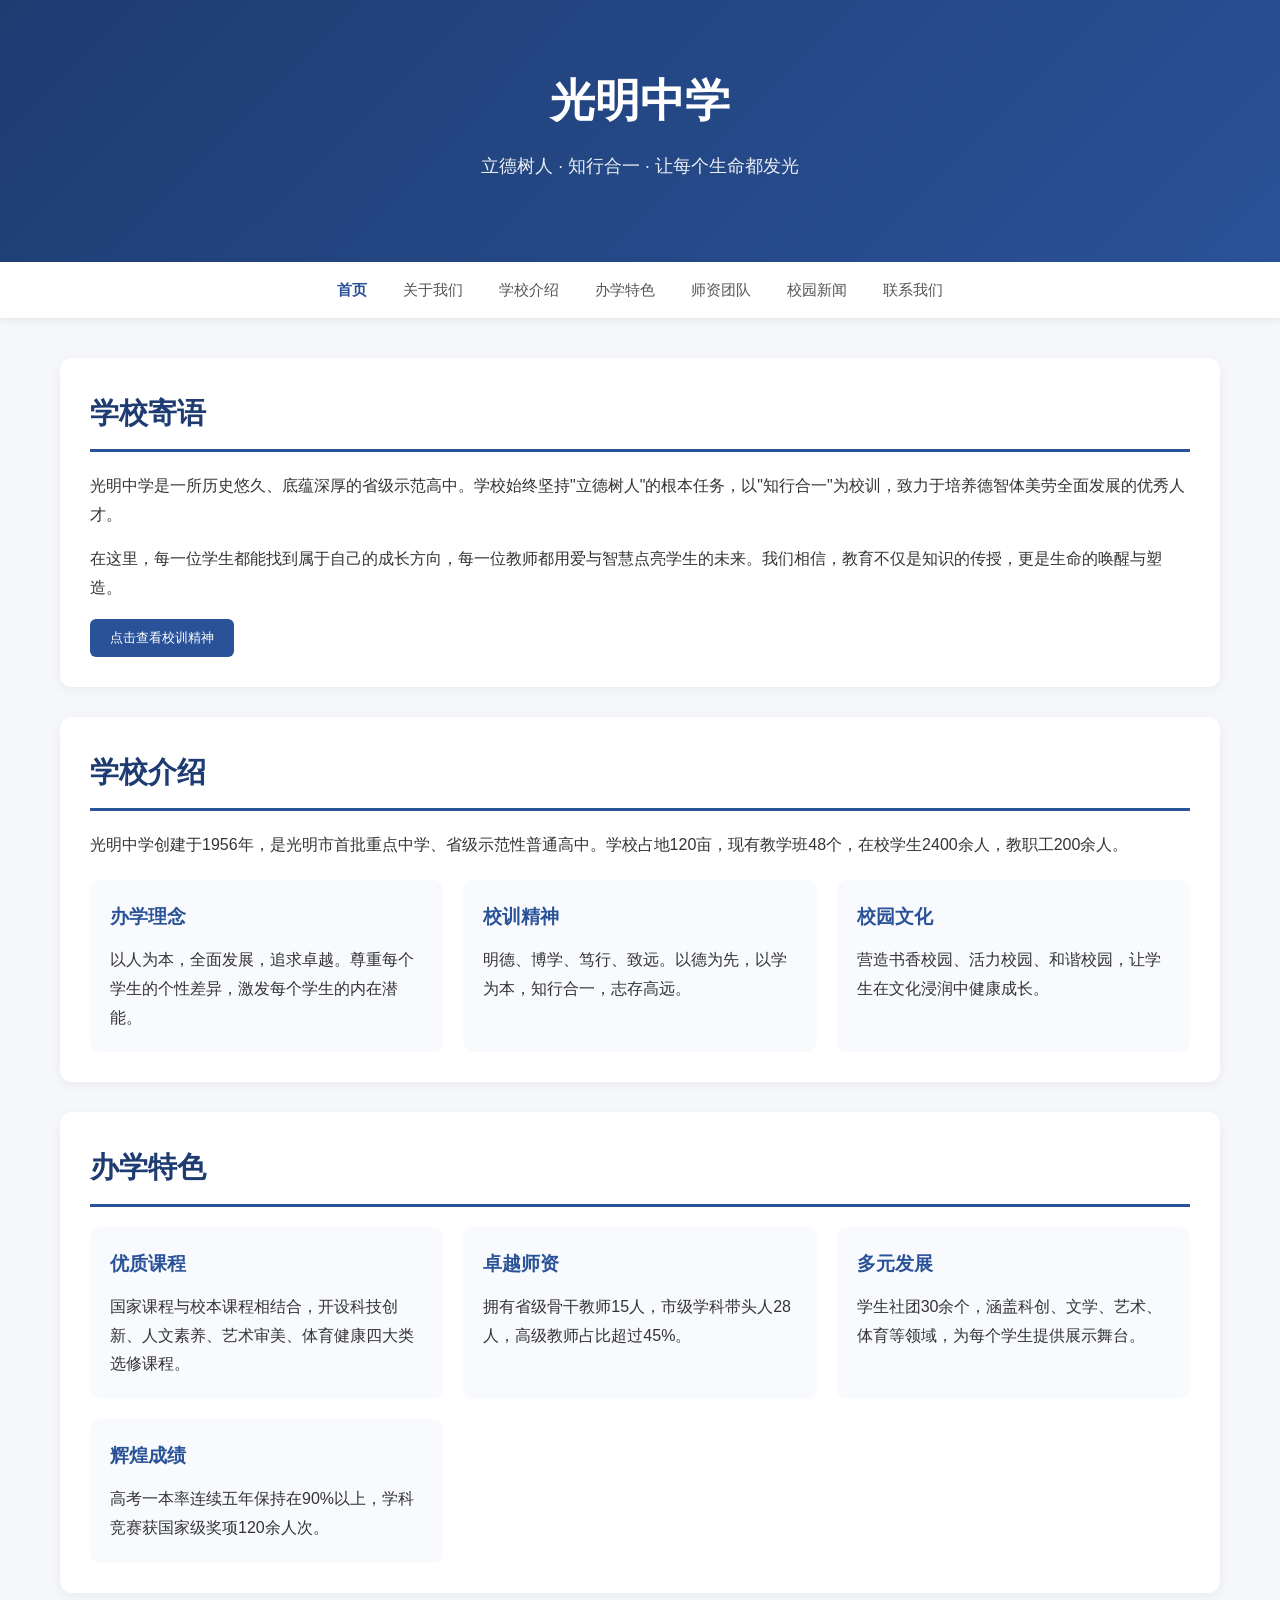
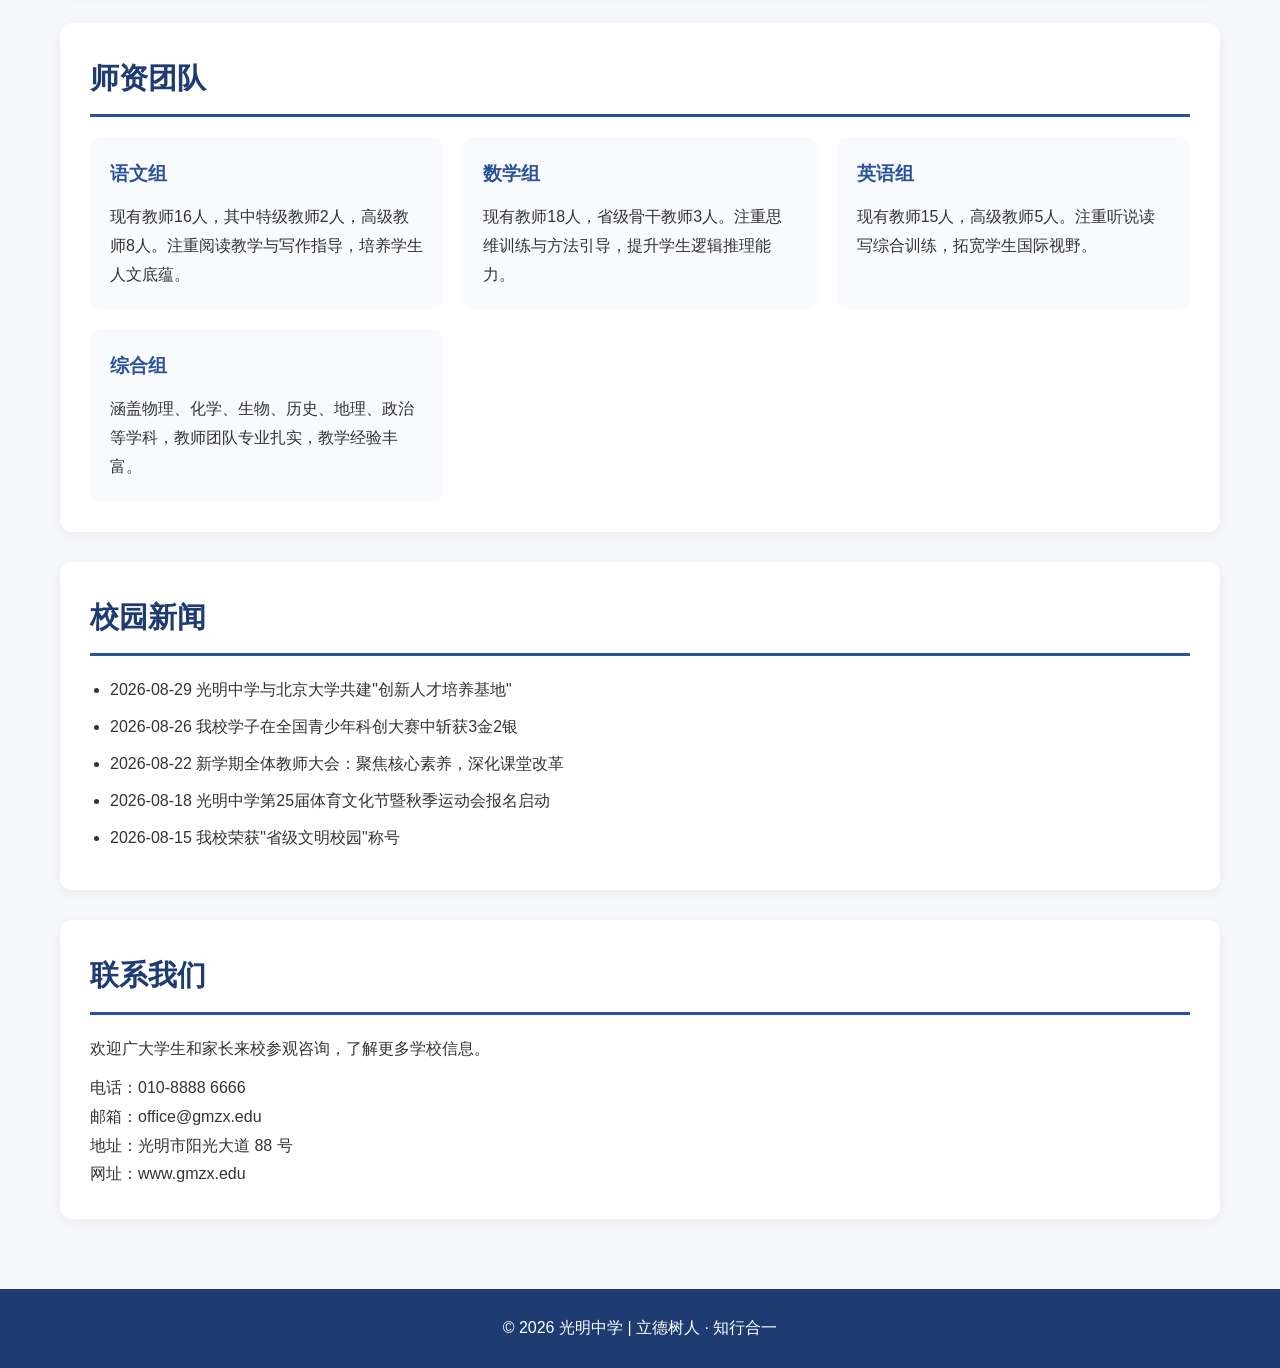
==== commit 38167bfd: "Update index.html" ====
--- a/index.html
+++ b/index.html
@@ -13,7 +13,6 @@
         <p>立德树人 · 知行合一 · 让每个生命都发光</p>
     </header>
 
-    <!-- 导航栏 -->
     <nav id="mainNav">
         <div class="nav-container">
             <a href="index.html" style="color:#2a5298;font-weight:600;">首页</a>
@@ -27,7 +26,6 @@
     </nav>
 
     <div class="container">
-        <!-- 学校寄语 -->
         <div class="section" id="home">
             <h2 class="section-title">学校寄语</h2>
             <p>光明中学是一所历史悠久、底蕴深厚的省级示范高中。学校始终坚持"立德树人"的根本任务，以"知行合一"为校训，致力于培养德智体美劳全面发展的优秀人才。</p>
@@ -36,12 +34,11 @@
             <div id="tipBox" class="tip-box" style="display:none;">
                 <div style="display:flex;justify-content:space-between;align-items:center;flex-wrap:wrap;gap:10px;">
                     <span style="flex:1;">明德、博学、笃行、致远 —— 以德为先，以学为本，知行合一，志存高远！</span>
-                    <button id="closeTipBtn" style="margin:0;padding:4px 14px;background:#e8b931;color:#1e3c72;font-size:0.85rem;border:none;border-radius:20px;cursor:pointer;font-weight:600;">收起 ↑</button>
+                    <button id="closeTipBtn" style="margin:0;padding:4px 14px;background:#e8b931;color:#1e3c72;font-size:0.85rem;border:none;border-radius:20px;cursor:pointer;font-weight:600;">收起</button>
                 </div>
             </div>
         </div>
 
-        <!-- 学校介绍 -->
         <div class="section" id="about">
             <h2 class="section-title">学校介绍</h2>
             <p>光明中学创建于1956年，是光明市首批重点中学、省级示范性普通高中。学校占地120亩，现有教学班48个，在校学生2400余人，教职工200余人。</p>
@@ -61,7 +58,6 @@
             </div>
         </div>
 
-        <!-- 办学特色 -->
         <div class="section" id="features">
             <h2 class="section-title">办学特色</h2>
             <div class="info-grid">
@@ -84,7 +80,6 @@
             </div>
         </div>
 
-        <!-- 师资团队 -->
         <div class="section" id="teachers">
             <h2 class="section-title">师资团队</h2>
             <div class="info-grid">
@@ -107,7 +102,6 @@
             </div>
         </div>
 
-        <!-- 校园新闻 -->
         <div class="section" id="news">
             <h2 class="section-title">校园新闻</h2>
             <ul>
@@ -119,14 +113,13 @@
             </ul>
         </div>
 
-        <!-- 联系我们 -->
         <div class="section" id="contact">
             <h2 class="section-title">联系我们</h2>
             <p>欢迎广大学生和家长来校参观咨询，了解更多学校信息。</p>
             <p style="margin-top: 10px;">电话：010-8888 6666</p>
             <p>邮箱：office@gmzx.edu</p>
             <p>地址：光明市阳光大道 88 号</p>
-            <p>网址：https://infinitepage.de5.net/</p>
+            <p>网址：www.gmzx.edu</p>
         </div>
     </div>
 
